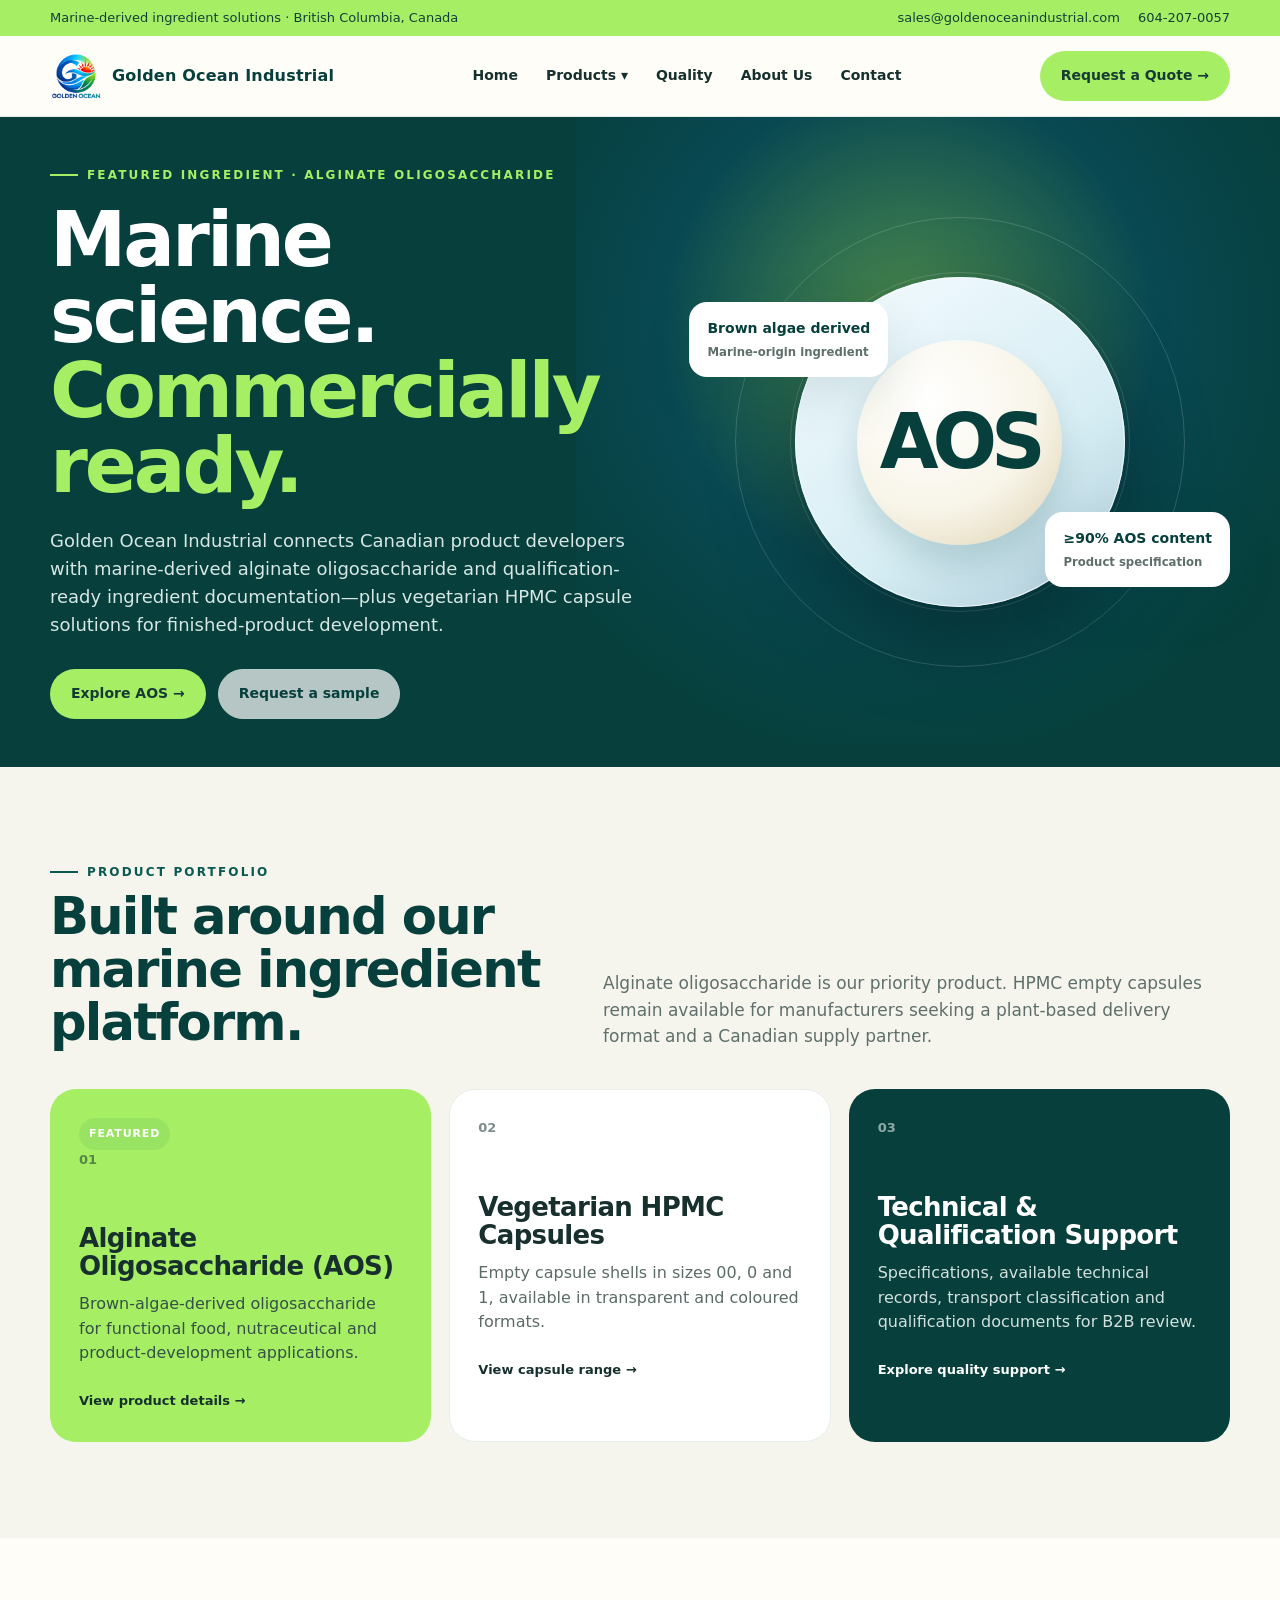
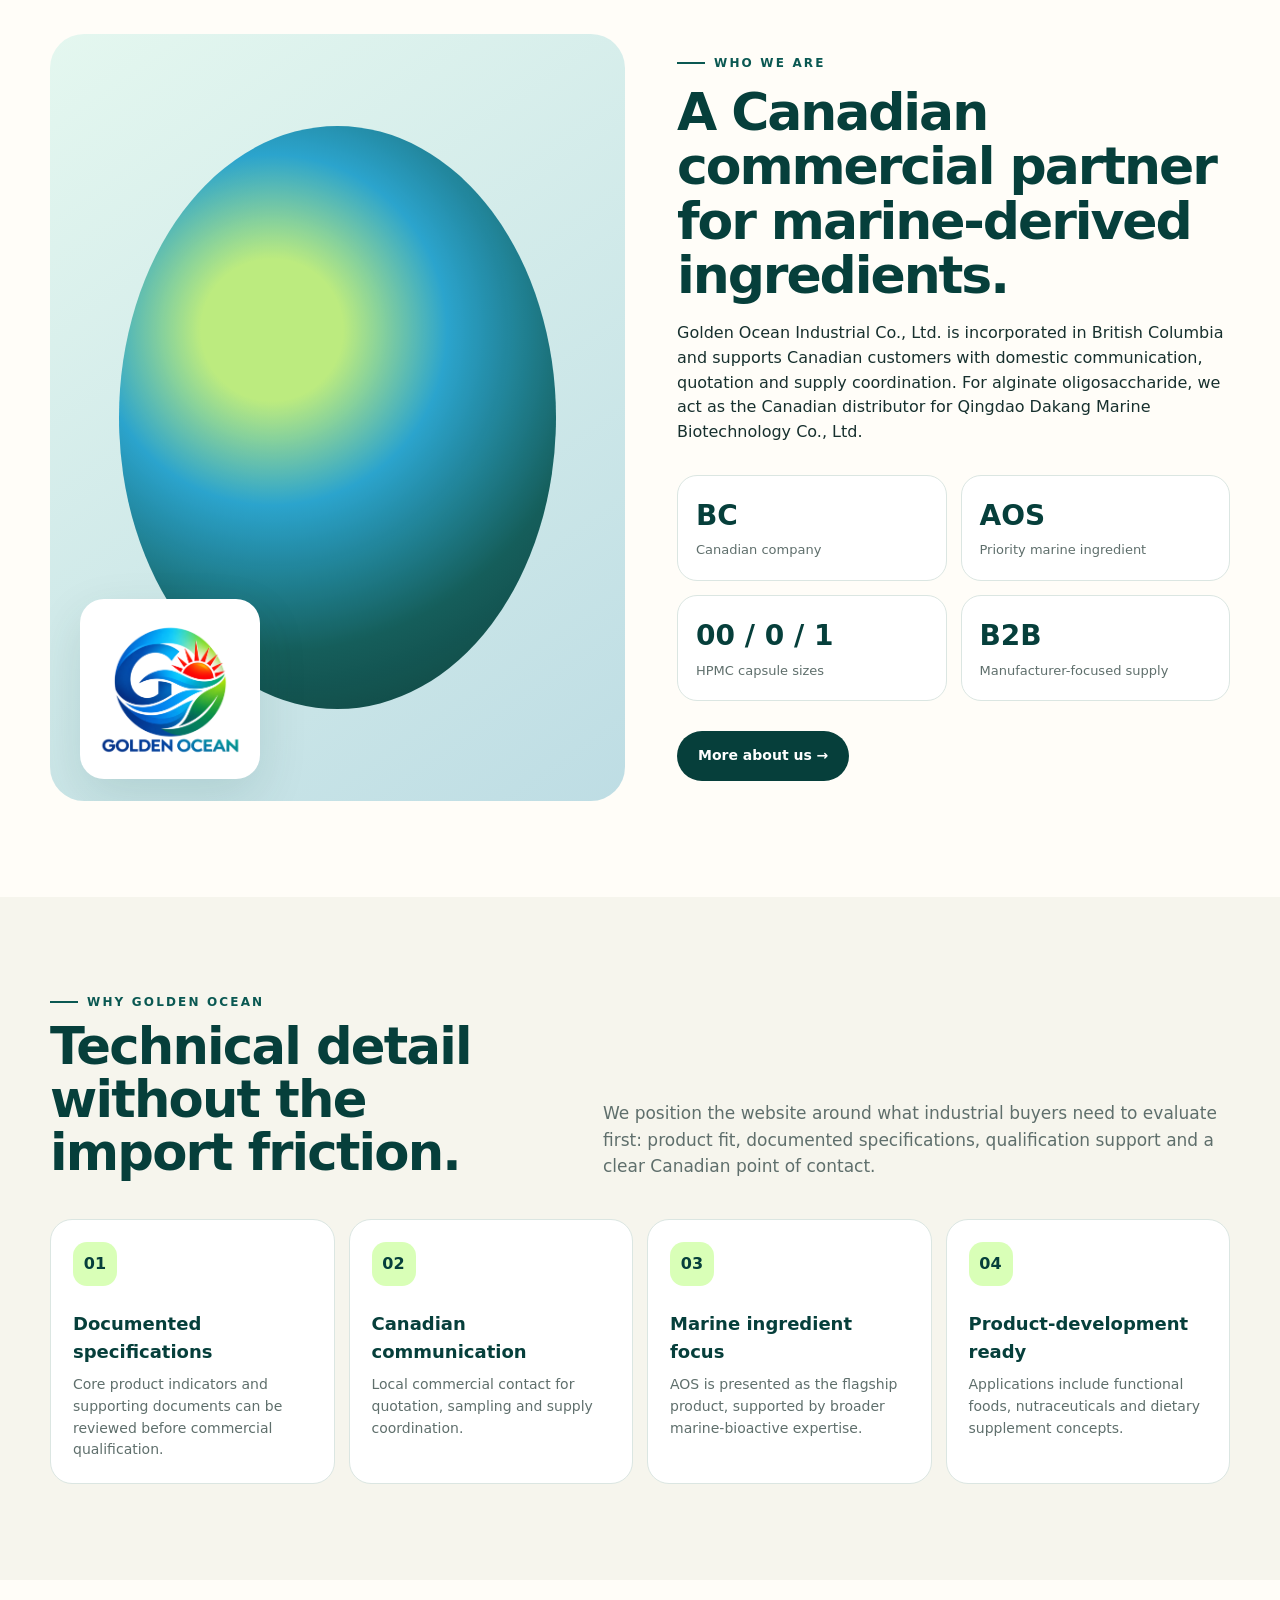
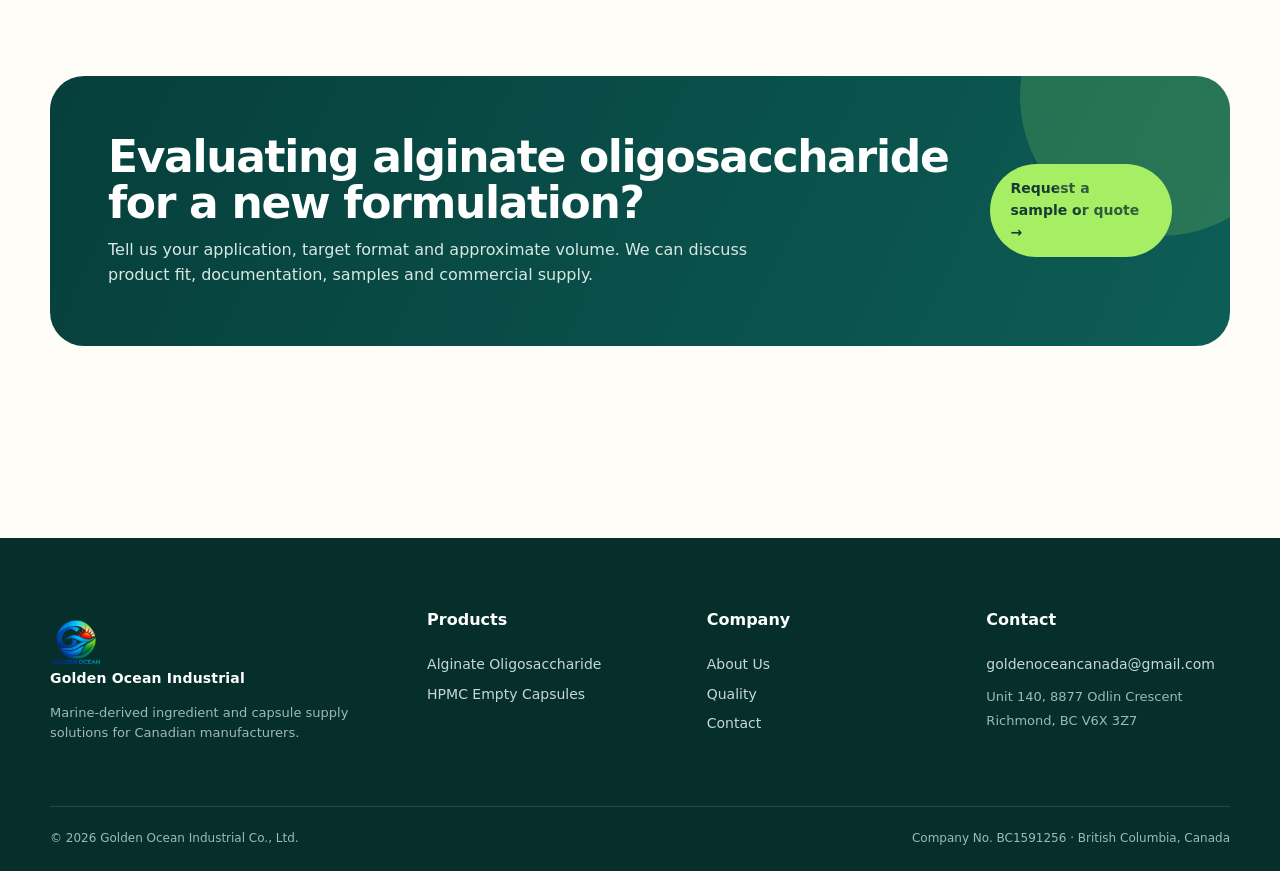
==== index.html @ 461197a2 "email" ====
<!doctype html>
<html lang="en">

<head>
    <meta charset="utf-8">
    <meta name="viewport" content="width=device-width,initial-scale=1">
    <title>Golden Ocean Industrial | Marine-Derived Ingredients & HPMC Capsules Canada</title>
    <meta name="description"
        content="Golden Ocean Industrial supplies marine-derived alginate oligosaccharide and vegetarian HPMC empty capsule shells to Canadian manufacturers.">
    <link rel="stylesheet" href="assets/css/styles.css">
    <link rel="icon" href="assets/img/golden-ocean-logo.png">
</head>

<body>
    <div class="topbar">
        <div class="container">
            <div>Marine-derived ingredient solutions · British Columbia, Canada</div>
            <div class="right"><span>sales@goldenoceanindustrial.com</span><span>604-207-0057</span></div>
        </div>
    </div>
    <nav class="nav">
        <div class="container"><a class="brand" href="index.html"><img src="assets/img/golden-ocean-logo.png"
                    alt="Golden Ocean logo"><span>Golden Ocean Industrial</span></a><button class="menu-toggle"
                aria-label="Menu">☰</button>
            <div class="navlinks"><a href="index.html">Home</a>
                <div class="drop"><a href="#products">Products ▾</a>
                    <div class="dropmenu"><a href="products/alginate-oligosaccharide.html"><strong>Alginate
                                Oligosaccharide</strong><br><small>Featured marine-derived ingredient</small></a><a
                            href="products/hpmc-capsules.html"><strong>HPMC Empty Capsules</strong><br><small>Vegetarian
                                capsule shells</small></a></div>
                </div><a href="quality.html">Quality</a><a href="about.html">About Us</a><a
                    href="contact.html">Contact</a>
            </div><a class="btn primary" href="contact.html">Request a Quote →</a>
        </div>
    </nav>
    <header class="hero">
        <div class="container">
            <div>
                <div class="eyebrow">Featured ingredient · Alginate oligosaccharide</div>
                <h1>Marine science.<br><span>Commercially ready.</span></h1>
                <p class="lead">Golden Ocean Industrial connects Canadian product developers with marine-derived
                    alginate oligosaccharide and qualification-ready ingredient documentation—plus vegetarian HPMC
                    capsule solutions for finished-product development.</p>
                <div class="actions"><a class="btn primary" href="products/alginate-oligosaccharide.html">Explore AOS
                        →</a><a class="btn outline" href="contact.html">Request a sample</a></div>
            </div>
            <div class="hero-art">
                <div class="orbit one"></div>
                <div class="orbit two"></div>
                <div class="orbit three"></div>
                <div class="product-disc"></div>
                <div class="floating-card a">Brown algae derived<small>Marine-origin ingredient</small></div>
                <div class="floating-card b">≥90% AOS content<small>Product specification</small></div>
            </div>
        </div>
    </header>
    <main>
        <section class="section alt" id="products">
            <div class="container">
                <div class="section-title">
                    <div>
                        <div class="eyebrow" style="color:var(--ink-2)">Product portfolio</div>
                        <h2>Built around our marine ingredient platform.</h2>
                    </div>
                    <p>Alginate oligosaccharide is our priority product. HPMC empty capsules remain available for
                        manufacturers seeking a plant-based delivery format and a Canadian supply partner.</p>
                </div>
                <div class="grid3">
                    <article class="card featured"><span class="pill">Featured</span>
                        <div class="num">01</div>
                        <h3>Alginate Oligosaccharide (AOS)</h3>
                        <p>Brown-algae-derived oligosaccharide for functional food, nutraceutical and
                            product-development applications.</p><a class="card-link"
                            href="products/alginate-oligosaccharide.html">View product details →</a>
                    </article>
                    <article class="card">
                        <div class="num">02</div>
                        <h3>Vegetarian HPMC Capsules</h3>
                        <p>Empty capsule shells in sizes 00, 0 and 1, available in transparent and coloured formats.</p>
                        <a class="card-link" href="products/hpmc-capsules.html">View capsule range →</a>
                    </article>
                    <article class="card dark">
                        <div class="num">03</div>
                        <h3>Technical & Qualification Support</h3>
                        <p>Specifications, available technical records, transport classification and qualification
                            documents for B2B review.</p><a class="card-link" href="quality.html">Explore quality
                            support →</a>
                    </article>
                </div>
            </div>
        </section>
        <section class="section">
            <div class="container">
                <div class="story">
                    <div class="story-visual"><img src="assets/img/golden-ocean-logo.png" alt="Golden Ocean Industrial">
                    </div>
                    <div class="story-copy">
                        <div class="eyebrow" style="color:var(--ink-2)">Who we are</div>
                        <h2>A Canadian commercial partner for marine-derived ingredients.</h2>
                        <p>Golden Ocean Industrial Co., Ltd. is incorporated in British Columbia and supports Canadian
                            customers with domestic communication, quotation and supply coordination. For alginate
                            oligosaccharide, we act as the Canadian distributor for Qingdao Dakang Marine Biotechnology
                            Co., Ltd.</p>
                        <div class="statrow">
                            <div class="stat"><strong>BC</strong><span>Canadian company</span></div>
                            <div class="stat"><strong>AOS</strong><span>Priority marine ingredient</span></div>
                            <div class="stat"><strong>00 / 0 / 1</strong><span>HPMC capsule sizes</span></div>
                            <div class="stat"><strong>B2B</strong><span>Manufacturer-focused supply</span></div>
                        </div>
                        <div class="actions"><a class="btn dark" href="about.html">More about us →</a></div>
                    </div>
                </div>
            </div>
        </section>
        <section class="section alt">
            <div class="container">
                <div class="section-title">
                    <div>
                        <div class="eyebrow" style="color:var(--ink-2)">Why Golden Ocean</div>
                        <h2>Technical detail without the import friction.</h2>
                    </div>
                    <p>We position the website around what industrial buyers need to evaluate first: product fit,
                        documented specifications, qualification support and a clear Canadian point of contact.</p>
                </div>
                <div class="feature-grid">
                    <div class="feature">
                        <div class="icon">01</div>
                        <h4>Documented specifications</h4>
                        <p>Core product indicators and supporting documents can be reviewed before commercial
                            qualification.</p>
                    </div>
                    <div class="feature">
                        <div class="icon">02</div>
                        <h4>Canadian communication</h4>
                        <p>Local commercial contact for quotation, sampling and supply coordination.</p>
                    </div>
                    <div class="feature">
                        <div class="icon">03</div>
                        <h4>Marine ingredient focus</h4>
                        <p>AOS is presented as the flagship product, supported by broader marine-bioactive expertise.
                        </p>
                    </div>
                    <div class="feature">
                        <div class="icon">04</div>
                        <h4>Product-development ready</h4>
                        <p>Applications include functional foods, nutraceuticals and dietary supplement concepts.</p>
                    </div>
                </div>
            </div>
        </section>
        <section class="section">
            <div class="container">
                <div class="cta">
                    <div>
                        <h2>Evaluating alginate oligosaccharide for a new formulation?</h2>
                        <p>Tell us your application, target format and approximate volume. We can discuss product fit,
                            documentation, samples and commercial supply.</p>
                    </div><a class="btn primary" href="contact.html">Request a sample or quote →</a>
                </div>
            </div>
        </section>
    </main>
    <footer class="footer">
        <div class="container">
            <div class="footer-grid">
                <div><a class="brand" href="index.html" style="color:white"><img src="assets/img/golden-ocean-logo.png"
                            alt="Golden Ocean logo"><span>Golden Ocean Industrial</span></a>
                    <p class="small">Marine-derived ingredient and capsule supply solutions for Canadian manufacturers.
                    </p>
                </div>
                <div>
                    <h4>Products</h4><a href="products/alginate-oligosaccharide.html">Alginate Oligosaccharide</a><a
                        href="products/hpmc-capsules.html">HPMC Empty Capsules</a>
                </div>
                <div>
                    <h4>Company</h4><a href="about.html">About Us</a><a href="quality.html">Quality</a><a
                        href="contact.html">Contact</a>
                </div>
                <div>
                    <h4>Contact</h4><a
                        href="mailto:sales@goldenoceanindustrial.com">goldenoceancanada@gmail.com</a><span
                        class="small">Unit 140, 8877 Odlin Crescent<br>Richmond, BC V6X 3Z7</span>
                </div>
            </div>
            <div class="footline"><span>© 2026 Golden Ocean Industrial Co., Ltd.</span><span>Company No. BC1591256 ·
                    British Columbia, Canada</span></div>
        </div>
    </footer>
    <script src="assets/js/main.js"></script>
</body>

</html>
---- assets/css/styles.css ----
:root{
  --ink:#063f3b;
  --ink-2:#0a5852;
  --lime:#a6ef65;
  --lime-2:#d9ffb7;
  --cream:#f6f5ed;
  --paper:#fffdf8;
  --muted:#5f6f6c;
  --line:#dbe6e2;
  --blue:#1378c8;
  --shadow:0 18px 50px rgba(6,63,59,.12);
  --radius:26px;
}
*{box-sizing:border-box}
html{scroll-behavior:smooth}
body{margin:0;font-family:Inter,ui-sans-serif,system-ui,-apple-system,BlinkMacSystemFont,"Segoe UI",Arial,sans-serif;background:var(--paper);color:#17302e;line-height:1.55}
a{color:inherit;text-decoration:none}
img{max-width:100%;display:block}
.container{width:min(1180px,calc(100% - 40px));margin:auto}
.topbar{background:var(--lime);font-size:13px;color:#143f39}
.topbar .container{display:flex;justify-content:space-between;gap:18px;padding:8px 0;align-items:center}
.topbar .right{display:flex;gap:18px;align-items:center}
.nav{position:sticky;top:0;z-index:30;background:rgba(255,253,248,.92);backdrop-filter:blur(16px);border-bottom:1px solid rgba(219,230,226,.7)}
.nav .container{height:80px;display:flex;align-items:center;justify-content:space-between;gap:24px}
.brand{display:flex;align-items:center;gap:10px;font-weight:800;color:var(--ink);letter-spacing:.2px}
.brand img{width:52px;height:52px;object-fit:contain}
.navlinks{display:flex;align-items:center;gap:28px;font-size:14px;font-weight:650}
.navlinks a:hover{color:var(--ink-2)}
.navlinks .drop{position:relative}
.navlinks .dropmenu{position:absolute;top:26px;left:-20px;width:290px;background:white;border:1px solid var(--line);border-radius:18px;padding:10px;box-shadow:var(--shadow);display:none}
.navlinks .drop:hover .dropmenu{display:block}
.dropmenu a{display:block;padding:12px 14px;border-radius:12px}
.dropmenu a:hover{background:#f2f8f4}
.btn{display:inline-flex;align-items:center;justify-content:center;gap:9px;border-radius:999px;padding:13px 20px;font-weight:800;font-size:14px;border:1px solid transparent;transition:.2s}
.btn.primary{background:var(--lime);color:#163b34}
.btn.primary:hover{transform:translateY(-2px);box-shadow:0 10px 28px rgba(166,239,101,.35)}
.btn.dark{background:var(--ink);color:white}
.btn.outline{border-color:#b8cdc8;background:rgba(255,255,255,.7);color:var(--ink)}
.hero{background:var(--ink);color:white;overflow:hidden;position:relative}
.hero:before{content:"";position:absolute;inset:-20% -10% auto 45%;height:760px;background:radial-gradient(circle at 40% 45%,rgba(166,239,101,.45),rgba(19,120,200,.16) 38%,transparent 68%)}
.hero .container{min-height:650px;display:grid;grid-template-columns:1.05fr .95fr;align-items:center;gap:42px;position:relative}
.eyebrow{font-size:12px;letter-spacing:.18em;text-transform:uppercase;font-weight:850;color:var(--lime);display:flex;align-items:center;gap:9px}
.eyebrow:before{content:"";width:28px;height:2px;background:currentColor}
h1{font-size:clamp(46px,6vw,78px);line-height:.98;margin:18px 0 24px;letter-spacing:-.04em}
.hero h1 span{color:var(--lime)}
.lead{font-size:18px;color:#d7e7e4;max-width:680px}
.actions{display:flex;gap:12px;flex-wrap:wrap;margin-top:30px}
.hero-art{position:relative;min-height:520px;display:flex;align-items:center;justify-content:center}
.orbit{position:absolute;border-radius:50%;border:1px solid rgba(255,255,255,.16)}
.orbit.one{width:450px;height:450px}.orbit.two{width:340px;height:340px}.orbit.three{width:230px;height:230px}
.product-disc{width:330px;height:330px;border-radius:50%;background:linear-gradient(145deg,#f5fbff,#d7eef4 60%,#accad8);box-shadow:0 30px 90px rgba(0,0,0,.33),inset 0 0 0 1px rgba(255,255,255,.75);display:flex;align-items:center;justify-content:center;position:relative;z-index:2}
.product-disc:after{content:"AOS";width:205px;height:205px;border-radius:50%;display:grid;place-items:center;background:radial-gradient(circle at 35% 30%,#fff,#f8f5e9 55%,#dccfae);color:var(--ink);font-size:76px;font-weight:900;letter-spacing:-.08em;box-shadow:0 18px 30px rgba(6,63,59,.15)}
.floating-card{position:absolute;background:white;color:var(--ink);padding:16px 18px;border-radius:18px;box-shadow:var(--shadow);font-weight:750;font-size:14px;z-index:3}
.floating-card.a{left:0;top:120px}.floating-card.b{right:0;bottom:115px}.floating-card small{display:block;color:var(--muted);font-weight:600;margin-top:3px}
.section{padding:96px 0}
.section.alt{background:var(--cream)}
.section-title{display:grid;grid-template-columns:.9fr 1.1fr;gap:40px;align-items:end;margin-bottom:40px}
.section-title h2{font-size:clamp(36px,4vw,56px);letter-spacing:-.035em;line-height:1.04;margin:8px 0 0;color:var(--ink)}
.section-title p{margin:0;color:var(--muted);font-size:17px;max-width:640px}
.grid3{display:grid;grid-template-columns:repeat(3,1fr);gap:18px}
.card{border-radius:var(--radius);padding:28px;background:white;border:1px solid #e6eeeb;min-height:285px;position:relative;overflow:hidden}
.card.featured{background:var(--lime);border-color:transparent}
.card.dark{background:var(--ink);color:white;border-color:transparent}
.card .num{font-size:13px;font-weight:900;opacity:.55}
.card h3{font-size:26px;line-height:1.08;margin:54px 0 12px;letter-spacing:-.025em}
.card p{color:#5b6b67;margin:0 0 22px}.card.dark p{color:#d3e1de}.card.featured p{color:#355047}
.card-link{display:inline-flex;gap:8px;align-items:center;font-size:13px;font-weight:850}
.pill{display:inline-flex;padding:7px 10px;border-radius:999px;background:#0a585214;color:white;font-size:11px;font-weight:900;text-transform:uppercase;letter-spacing:.08em}
.story{display:grid;grid-template-columns:1fr 1fr;gap:30px;align-items:stretch}
.story-visual{min-height:560px;border-radius:34px;background:linear-gradient(145deg,#e4f7ef,#bedde4);position:relative;overflow:hidden}
.story-visual:before{content:"";position:absolute;inset:12%;border-radius:50%;background:radial-gradient(circle at 35% 35%,#b7ee6f 0 15%,#1aa8d8 37%,#0b615d 68%,#083d39 100%);filter:saturate(.85)}
.story-visual img{position:absolute;width:180px;left:30px;bottom:22px;background:white;border-radius:24px;padding:16px;box-shadow:var(--shadow)}
.story-copy{padding:20px 0 20px 22px}
.story-copy h2{font-size:52px;line-height:1.05;letter-spacing:-.04em;color:var(--ink);margin:12px 0 18px}
.statrow{display:grid;grid-template-columns:repeat(2,1fr);gap:14px;margin-top:30px}
.stat{border:1px solid var(--line);border-radius:20px;padding:18px;background:#fff}
.stat strong{font-size:28px;color:var(--ink);display:block}.stat span{font-size:13px;color:var(--muted)}
.feature-grid{display:grid;grid-template-columns:repeat(4,1fr);gap:14px}
.feature{border:1px solid var(--line);border-radius:22px;padding:22px;background:white}
.icon{width:44px;height:44px;border-radius:14px;background:var(--lime-2);display:grid;place-items:center;color:var(--ink);font-weight:900;margin-bottom:24px}
.feature h4{font-size:18px;margin:0 0 8px;color:var(--ink)}.feature p{font-size:14px;color:var(--muted);margin:0}
.cta{background:linear-gradient(115deg,var(--ink),#0d5d56);color:white;border-radius:34px;padding:58px;display:flex;justify-content:space-between;align-items:center;gap:30px;overflow:hidden;position:relative}
.cta:after{content:"";position:absolute;width:280px;height:280px;border-radius:50%;background:var(--lime);opacity:.18;right:-70px;top:-120px}
.cta h2{font-size:44px;line-height:1.05;margin:0 0 12px;letter-spacing:-.03em}.cta p{color:#d8e8e5;margin:0;max-width:660px}
.footer{background:#062f2c;color:#d7e7e4;padding:70px 0 24px;margin-top:96px}
.footer-grid{display:grid;grid-template-columns:1.4fr repeat(3,1fr);gap:36px}.footer h4{color:white;margin-top:0}.footer a{display:block;margin:8px 0;color:#c6d8d5;font-size:14px}.footer .small{font-size:13px;color:#9fb9b5}.footline{border-top:1px solid rgba(255,255,255,.12);margin-top:50px;padding-top:22px;font-size:12px;color:#9fb9b5;display:flex;justify-content:space-between;gap:20px}
.page-hero{padding:110px 0 78px;background:linear-gradient(140deg,var(--ink),#0d5b55);color:white}.page-hero h1{font-size:64px;max-width:900px}.page-hero p{font-size:18px;max-width:760px;color:#d7e7e4}
.breadcrumb{font-size:13px;color:#b9d0cc;margin-bottom:24px}
.two-col{display:grid;grid-template-columns:1fr 1fr;gap:50px;align-items:start}.prose h2{font-size:40px;color:var(--ink);letter-spacing:-.03em}.prose h3{font-size:24px;color:var(--ink);margin-top:36px}.prose p,.prose li{color:#536662}.prose ul{padding-left:20px}
.spec-table{width:100%;border-collapse:separate;border-spacing:0;border:1px solid var(--line);border-radius:20px;overflow:hidden;background:white}.spec-table th,.spec-table td{padding:14px 16px;border-bottom:1px solid var(--line);text-align:left}.spec-table th{background:#eef6f2;color:var(--ink);font-size:13px}.spec-table tr:last-child td{border-bottom:0}
.notice{padding:18px 20px;border-radius:18px;background:#fff7db;border:1px solid #ead9a3;color:#664f00;font-size:14px}
.downloads{display:grid;grid-template-columns:repeat(3,1fr);gap:16px}.download{border:1px solid var(--line);border-radius:18px;padding:20px;background:white}.download strong{display:block;color:var(--ink);margin-bottom:6px}.download span{font-size:13px;color:var(--muted)}
.formgrid{display:grid;grid-template-columns:1fr 1fr;gap:16px}.field{display:flex;flex-direction:column;gap:7px}.field.full{grid-column:1/-1}.field label{font-size:13px;font-weight:750;color:var(--ink)}input,select,textarea{width:100%;padding:13px 14px;border:1px solid #cfe0dc;border-radius:12px;font:inherit;background:white}textarea{min-height:140px;resize:vertical}
.menu-toggle{display:none;background:none;border:0;font-size:28px;color:var(--ink)}
@media(max-width:900px){.navlinks{display:none;position:absolute;top:80px;left:0;right:0;background:white;padding:20px;flex-direction:column;align-items:flex-start;border-bottom:1px solid var(--line)}.navlinks.open{display:flex}.menu-toggle{display:block}.nav .btn.primary{display:none}.hero .container,.section-title,.story,.two-col{grid-template-columns:1fr}.hero .container{padding:70px 0}.hero-art{min-height:430px}.grid3,.feature-grid,.downloads{grid-template-columns:1fr 1fr}.story-copy{padding-left:0}.footer-grid{grid-template-columns:1fr 1fr}.cta{padding:38px;align-items:flex-start;flex-direction:column}.page-hero h1{font-size:48px}}
@media(max-width:620px){.container{width:min(100% - 24px,1180px)}.topbar .right{display:none}.grid3,.feature-grid,.downloads,.formgrid,.statrow,.footer-grid{grid-template-columns:1fr}.hero-art{min-height:370px}.product-disc{width:260px;height:260px}.product-disc:after{width:165px;height:165px;font-size:58px}.orbit.one{width:340px;height:340px}.orbit.two{width:270px;height:270px}.orbit.three{width:190px;height:190px}.floating-card{display:none}.section{padding:72px 0}.story-copy h2,.section-title h2{font-size:40px}.cta h2{font-size:36px}.footline{flex-direction:column}}
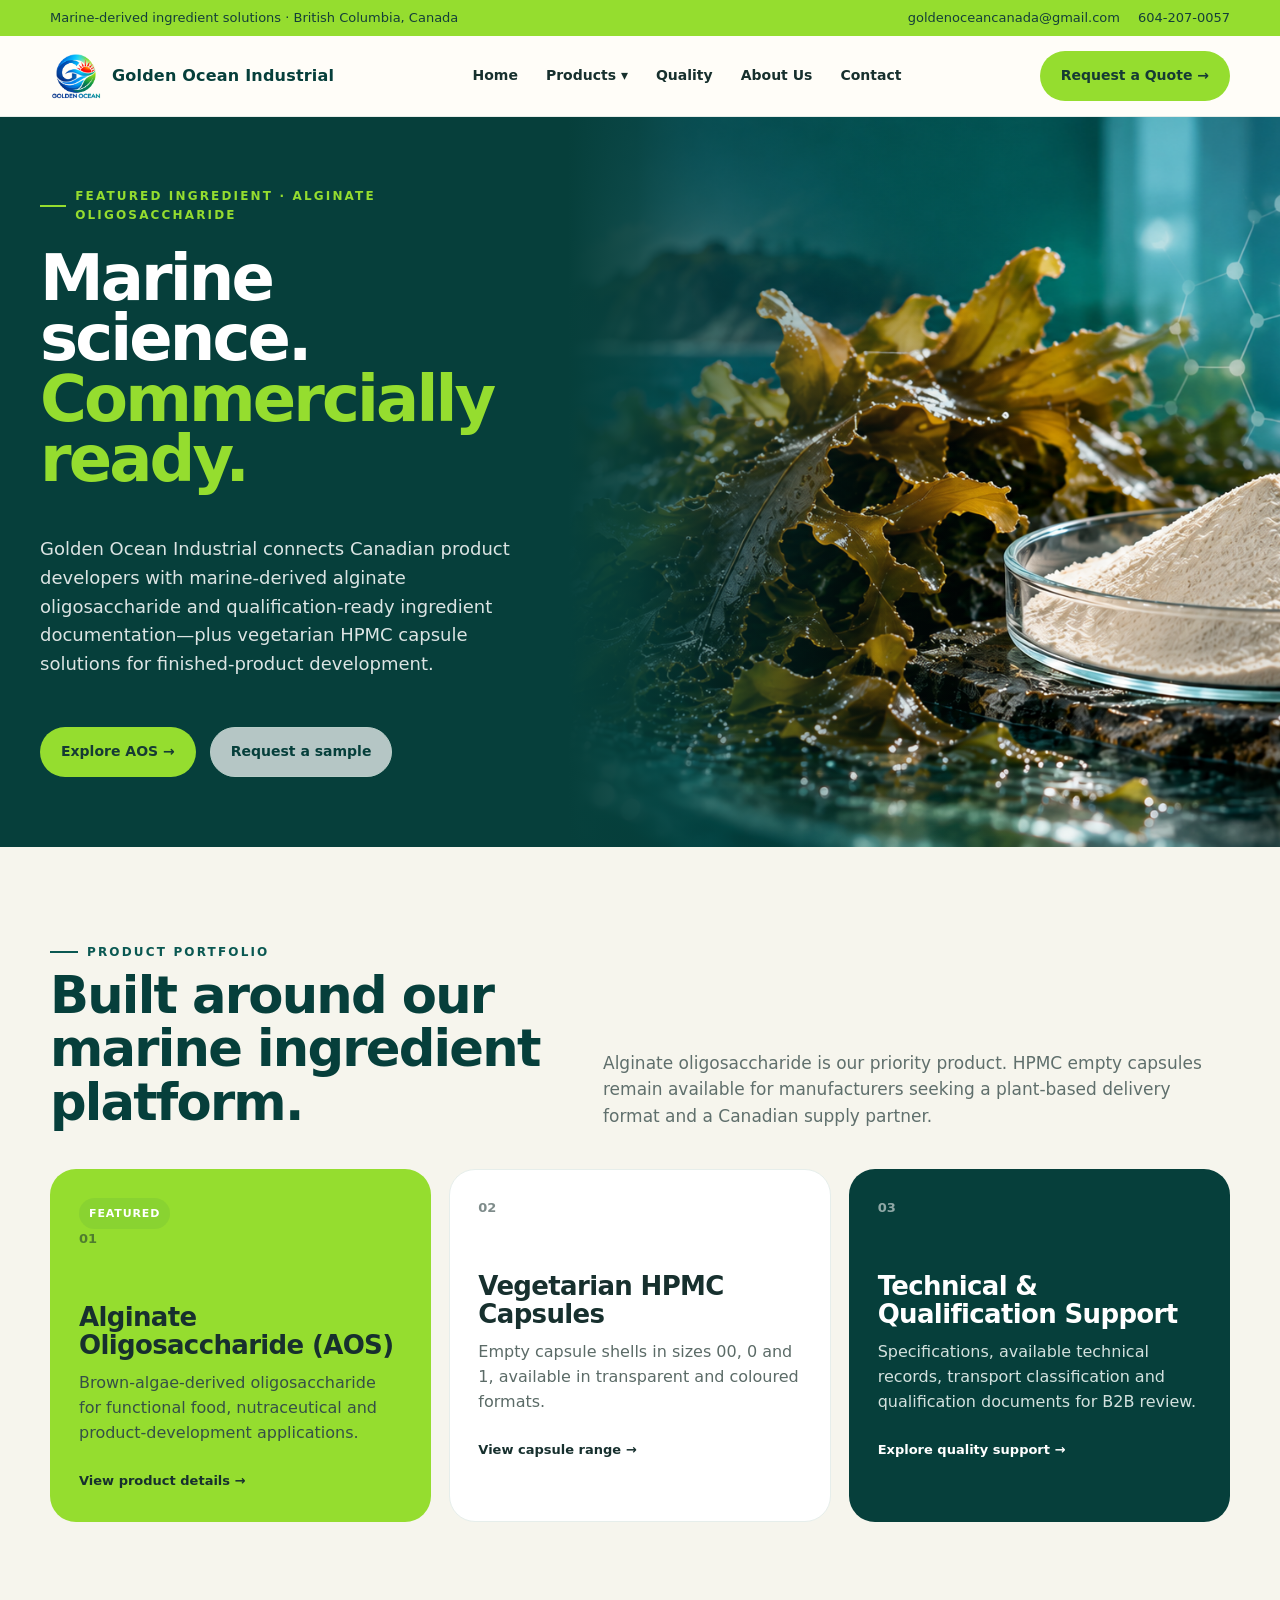
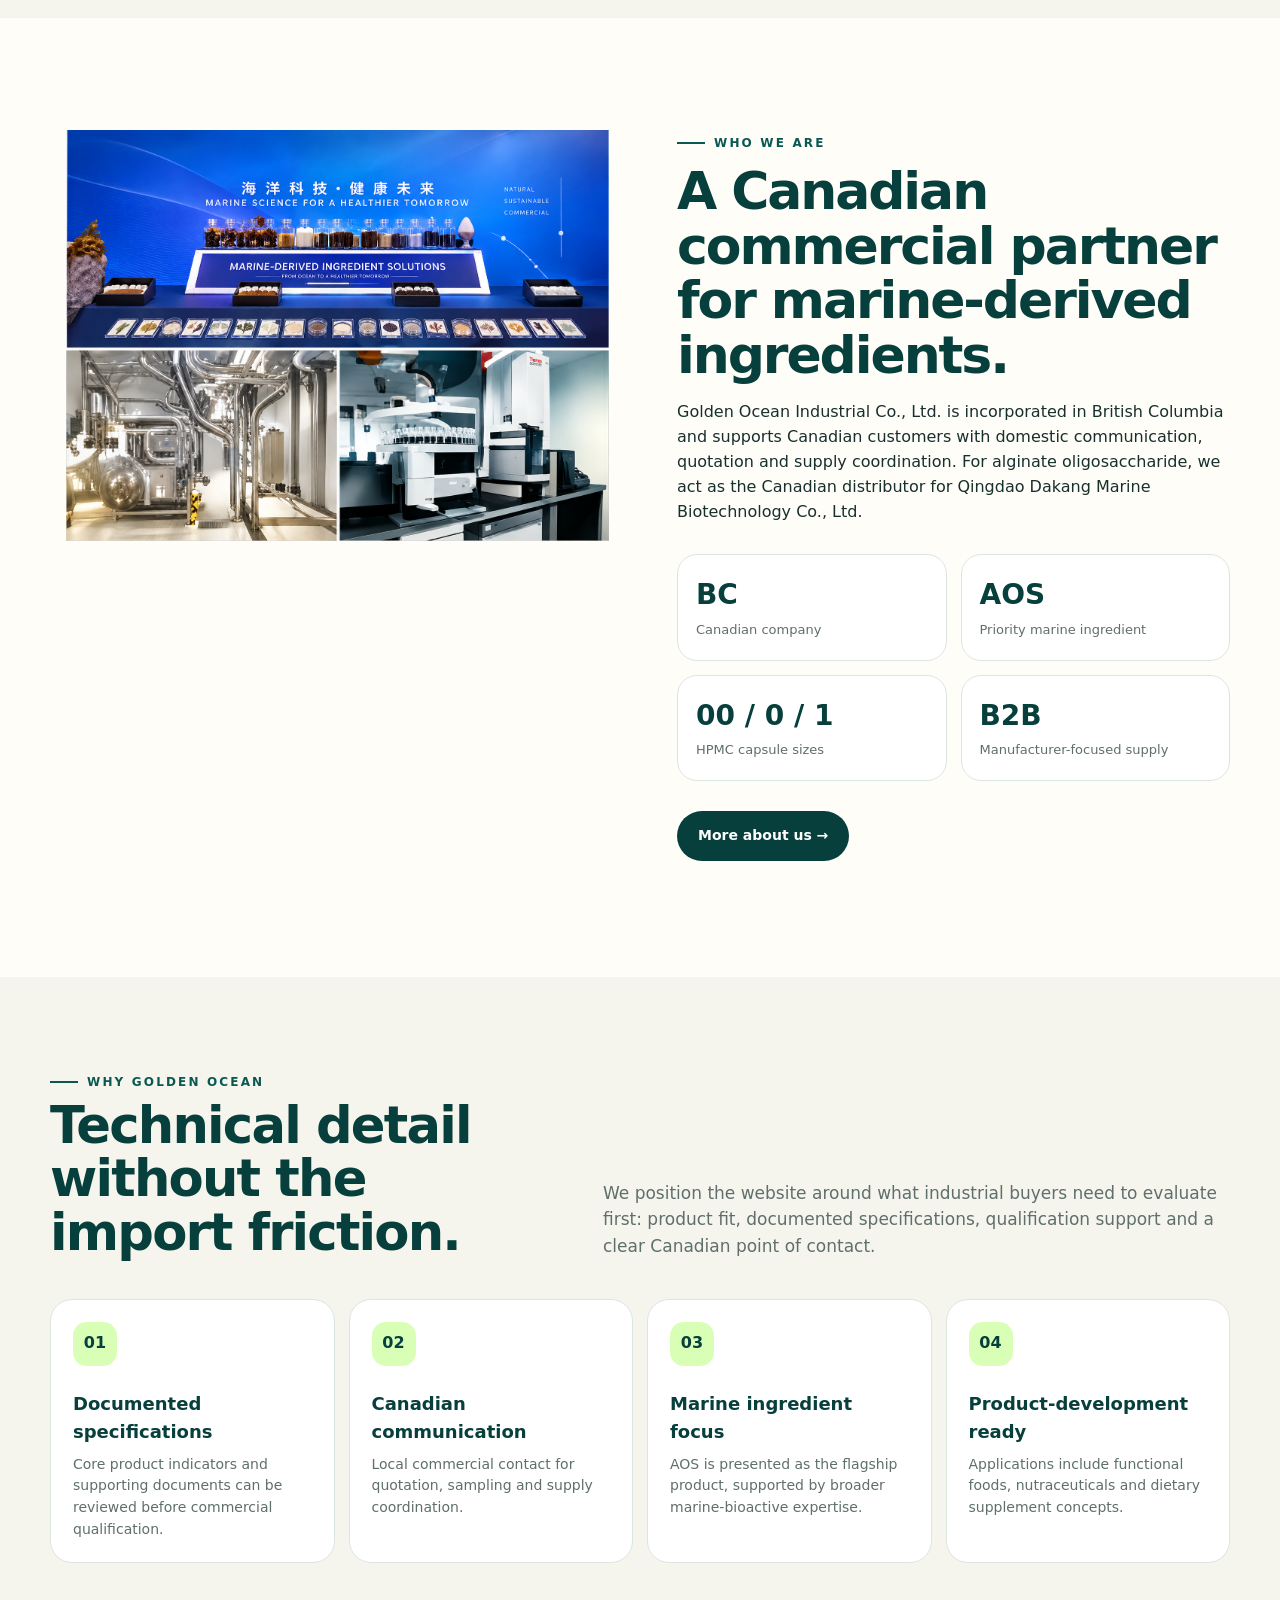
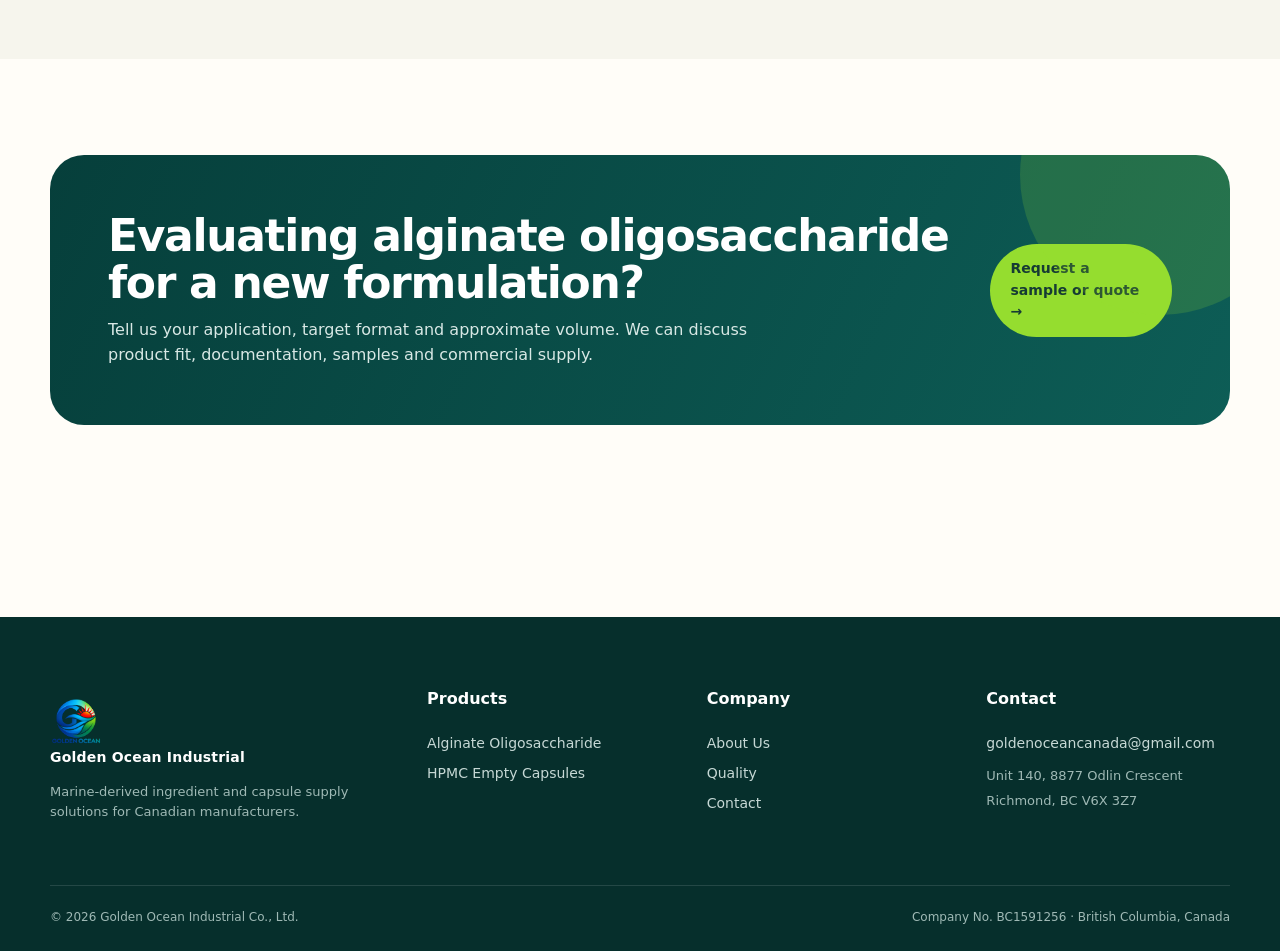
==== commit 60322491: "change" ====
--- a/index.html
+++ b/index.html
@@ -15,7 +15,7 @@
     <div class="topbar">
         <div class="container">
             <div>Marine-derived ingredient solutions · British Columbia, Canada</div>
-            <div class="right"><span>sales@goldenoceanindustrial.com</span><span>604-207-0057</span></div>
+            <div class="right"><span>goldenoceancanada@gmail.com</span><span>604-207-0057</span></div>
         </div>
     </div>
     <nav class="nav">
@@ -33,7 +33,11 @@
             </div><a class="btn primary" href="contact.html">Request a Quote →</a>
         </div>
     </nav>
-    <header class="hero">
+
+
+
+<!--hero page-->
+    <!-- <header class="hero">
         <div class="container">
             <div>
                 <div class="eyebrow">Featured ingredient · Alginate oligosaccharide</div>
@@ -53,7 +57,55 @@
                 <div class="floating-card b">≥90% AOS content<small>Product specification</small></div>
             </div>
         </div>
-    </header>
+    </header> -->
+
+<!-- hero page -->
+<header class="hero">
+    <div class="container hero-container">
+
+        <div class="hero-content">
+
+            <div class="eyebrow">
+                Featured ingredient · Alginate oligosaccharide
+            </div>
+
+            <h1>
+                Marine science.<br>
+                <span>Commercially ready.</span>
+            </h1>
+
+            <p class="lead">
+                Golden Ocean Industrial connects Canadian product developers with
+                marine-derived alginate oligosaccharide and qualification-ready
+                ingredient documentation—plus vegetarian HPMC capsule solutions
+                for finished-product development.
+            </p>
+
+            <div class="actions">
+                <a class="btn primary"
+                   href="products/alginate-oligosaccharide.html">
+                    Explore AOS →
+                </a>
+
+                <a class="btn outline"
+                   href="contact.html">
+                    Request a sample
+                </a>
+            </div>
+
+        </div>
+
+        <div class="hero-image">
+            <img
+                src="assets\img\heroPageImg.png"
+                alt="Alginate oligosaccharide derived from brown algae">
+        </div>
+
+    </div>
+</header>
+
+
+
     <main>
         <section class="section alt" id="products">
             <div class="container">
@@ -92,7 +144,7 @@
         <section class="section">
             <div class="container">
                 <div class="story">
-                    <div class="story-visual"><img src="assets/img/golden-ocean-logo.png" alt="Golden Ocean Industrial">
+                    <div class="story-visual"><img src="assets\img\introduce.png" alt="Golden Ocean Industrial">
                     </div>
                     <div class="story-copy">
                         <div class="eyebrow" style="color:var(--ink-2)">Who we are</div>
--- a/assets/css/styles.css
+++ b/assets/css/styles.css
@@ -1,96 +1,892 @@
-:root{
-  --ink:#063f3b;
-  --ink-2:#0a5852;
-  --lime:#a6ef65;
-  --lime-2:#d9ffb7;
-  --cream:#f6f5ed;
-  --paper:#fffdf8;
-  --muted:#5f6f6c;
-  --line:#dbe6e2;
-  --blue:#1378c8;
-  --shadow:0 18px 50px rgba(6,63,59,.12);
-  --radius:26px;
-}
-*{box-sizing:border-box}
-html{scroll-behavior:smooth}
-body{margin:0;font-family:Inter,ui-sans-serif,system-ui,-apple-system,BlinkMacSystemFont,"Segoe UI",Arial,sans-serif;background:var(--paper);color:#17302e;line-height:1.55}
-a{color:inherit;text-decoration:none}
-img{max-width:100%;display:block}
-.container{width:min(1180px,calc(100% - 40px));margin:auto}
-.topbar{background:var(--lime);font-size:13px;color:#143f39}
-.topbar .container{display:flex;justify-content:space-between;gap:18px;padding:8px 0;align-items:center}
-.topbar .right{display:flex;gap:18px;align-items:center}
-.nav{position:sticky;top:0;z-index:30;background:rgba(255,253,248,.92);backdrop-filter:blur(16px);border-bottom:1px solid rgba(219,230,226,.7)}
-.nav .container{height:80px;display:flex;align-items:center;justify-content:space-between;gap:24px}
-.brand{display:flex;align-items:center;gap:10px;font-weight:800;color:var(--ink);letter-spacing:.2px}
-.brand img{width:52px;height:52px;object-fit:contain}
-.navlinks{display:flex;align-items:center;gap:28px;font-size:14px;font-weight:650}
-.navlinks a:hover{color:var(--ink-2)}
-.navlinks .drop{position:relative}
-.navlinks .dropmenu{position:absolute;top:26px;left:-20px;width:290px;background:white;border:1px solid var(--line);border-radius:18px;padding:10px;box-shadow:var(--shadow);display:none}
-.navlinks .drop:hover .dropmenu{display:block}
-.dropmenu a{display:block;padding:12px 14px;border-radius:12px}
-.dropmenu a:hover{background:#f2f8f4}
-.btn{display:inline-flex;align-items:center;justify-content:center;gap:9px;border-radius:999px;padding:13px 20px;font-weight:800;font-size:14px;border:1px solid transparent;transition:.2s}
-.btn.primary{background:var(--lime);color:#163b34}
-.btn.primary:hover{transform:translateY(-2px);box-shadow:0 10px 28px rgba(166,239,101,.35)}
-.btn.dark{background:var(--ink);color:white}
-.btn.outline{border-color:#b8cdc8;background:rgba(255,255,255,.7);color:var(--ink)}
-.hero{background:var(--ink);color:white;overflow:hidden;position:relative}
-.hero:before{content:"";position:absolute;inset:-20% -10% auto 45%;height:760px;background:radial-gradient(circle at 40% 45%,rgba(166,239,101,.45),rgba(19,120,200,.16) 38%,transparent 68%)}
-.hero .container{min-height:650px;display:grid;grid-template-columns:1.05fr .95fr;align-items:center;gap:42px;position:relative}
-.eyebrow{font-size:12px;letter-spacing:.18em;text-transform:uppercase;font-weight:850;color:var(--lime);display:flex;align-items:center;gap:9px}
-.eyebrow:before{content:"";width:28px;height:2px;background:currentColor}
-h1{font-size:clamp(46px,6vw,78px);line-height:.98;margin:18px 0 24px;letter-spacing:-.04em}
-.hero h1 span{color:var(--lime)}
-.lead{font-size:18px;color:#d7e7e4;max-width:680px}
-.actions{display:flex;gap:12px;flex-wrap:wrap;margin-top:30px}
-.hero-art{position:relative;min-height:520px;display:flex;align-items:center;justify-content:center}
-.orbit{position:absolute;border-radius:50%;border:1px solid rgba(255,255,255,.16)}
-.orbit.one{width:450px;height:450px}.orbit.two{width:340px;height:340px}.orbit.three{width:230px;height:230px}
-.product-disc{width:330px;height:330px;border-radius:50%;background:linear-gradient(145deg,#f5fbff,#d7eef4 60%,#accad8);box-shadow:0 30px 90px rgba(0,0,0,.33),inset 0 0 0 1px rgba(255,255,255,.75);display:flex;align-items:center;justify-content:center;position:relative;z-index:2}
-.product-disc:after{content:"AOS";width:205px;height:205px;border-radius:50%;display:grid;place-items:center;background:radial-gradient(circle at 35% 30%,#fff,#f8f5e9 55%,#dccfae);color:var(--ink);font-size:76px;font-weight:900;letter-spacing:-.08em;box-shadow:0 18px 30px rgba(6,63,59,.15)}
-.floating-card{position:absolute;background:white;color:var(--ink);padding:16px 18px;border-radius:18px;box-shadow:var(--shadow);font-weight:750;font-size:14px;z-index:3}
-.floating-card.a{left:0;top:120px}.floating-card.b{right:0;bottom:115px}.floating-card small{display:block;color:var(--muted);font-weight:600;margin-top:3px}
-.section{padding:96px 0}
-.section.alt{background:var(--cream)}
-.section-title{display:grid;grid-template-columns:.9fr 1.1fr;gap:40px;align-items:end;margin-bottom:40px}
-.section-title h2{font-size:clamp(36px,4vw,56px);letter-spacing:-.035em;line-height:1.04;margin:8px 0 0;color:var(--ink)}
-.section-title p{margin:0;color:var(--muted);font-size:17px;max-width:640px}
-.grid3{display:grid;grid-template-columns:repeat(3,1fr);gap:18px}
-.card{border-radius:var(--radius);padding:28px;background:white;border:1px solid #e6eeeb;min-height:285px;position:relative;overflow:hidden}
-.card.featured{background:var(--lime);border-color:transparent}
-.card.dark{background:var(--ink);color:white;border-color:transparent}
-.card .num{font-size:13px;font-weight:900;opacity:.55}
-.card h3{font-size:26px;line-height:1.08;margin:54px 0 12px;letter-spacing:-.025em}
-.card p{color:#5b6b67;margin:0 0 22px}.card.dark p{color:#d3e1de}.card.featured p{color:#355047}
-.card-link{display:inline-flex;gap:8px;align-items:center;font-size:13px;font-weight:850}
-.pill{display:inline-flex;padding:7px 10px;border-radius:999px;background:#0a585214;color:white;font-size:11px;font-weight:900;text-transform:uppercase;letter-spacing:.08em}
-.story{display:grid;grid-template-columns:1fr 1fr;gap:30px;align-items:stretch}
-.story-visual{min-height:560px;border-radius:34px;background:linear-gradient(145deg,#e4f7ef,#bedde4);position:relative;overflow:hidden}
-.story-visual:before{content:"";position:absolute;inset:12%;border-radius:50%;background:radial-gradient(circle at 35% 35%,#b7ee6f 0 15%,#1aa8d8 37%,#0b615d 68%,#083d39 100%);filter:saturate(.85)}
-.story-visual img{position:absolute;width:180px;left:30px;bottom:22px;background:white;border-radius:24px;padding:16px;box-shadow:var(--shadow)}
-.story-copy{padding:20px 0 20px 22px}
-.story-copy h2{font-size:52px;line-height:1.05;letter-spacing:-.04em;color:var(--ink);margin:12px 0 18px}
-.statrow{display:grid;grid-template-columns:repeat(2,1fr);gap:14px;margin-top:30px}
-.stat{border:1px solid var(--line);border-radius:20px;padding:18px;background:#fff}
-.stat strong{font-size:28px;color:var(--ink);display:block}.stat span{font-size:13px;color:var(--muted)}
-.feature-grid{display:grid;grid-template-columns:repeat(4,1fr);gap:14px}
-.feature{border:1px solid var(--line);border-radius:22px;padding:22px;background:white}
-.icon{width:44px;height:44px;border-radius:14px;background:var(--lime-2);display:grid;place-items:center;color:var(--ink);font-weight:900;margin-bottom:24px}
-.feature h4{font-size:18px;margin:0 0 8px;color:var(--ink)}.feature p{font-size:14px;color:var(--muted);margin:0}
-.cta{background:linear-gradient(115deg,var(--ink),#0d5d56);color:white;border-radius:34px;padding:58px;display:flex;justify-content:space-between;align-items:center;gap:30px;overflow:hidden;position:relative}
-.cta:after{content:"";position:absolute;width:280px;height:280px;border-radius:50%;background:var(--lime);opacity:.18;right:-70px;top:-120px}
-.cta h2{font-size:44px;line-height:1.05;margin:0 0 12px;letter-spacing:-.03em}.cta p{color:#d8e8e5;margin:0;max-width:660px}
-.footer{background:#062f2c;color:#d7e7e4;padding:70px 0 24px;margin-top:96px}
-.footer-grid{display:grid;grid-template-columns:1.4fr repeat(3,1fr);gap:36px}.footer h4{color:white;margin-top:0}.footer a{display:block;margin:8px 0;color:#c6d8d5;font-size:14px}.footer .small{font-size:13px;color:#9fb9b5}.footline{border-top:1px solid rgba(255,255,255,.12);margin-top:50px;padding-top:22px;font-size:12px;color:#9fb9b5;display:flex;justify-content:space-between;gap:20px}
-.page-hero{padding:110px 0 78px;background:linear-gradient(140deg,var(--ink),#0d5b55);color:white}.page-hero h1{font-size:64px;max-width:900px}.page-hero p{font-size:18px;max-width:760px;color:#d7e7e4}
-.breadcrumb{font-size:13px;color:#b9d0cc;margin-bottom:24px}
-.two-col{display:grid;grid-template-columns:1fr 1fr;gap:50px;align-items:start}.prose h2{font-size:40px;color:var(--ink);letter-spacing:-.03em}.prose h3{font-size:24px;color:var(--ink);margin-top:36px}.prose p,.prose li{color:#536662}.prose ul{padding-left:20px}
-.spec-table{width:100%;border-collapse:separate;border-spacing:0;border:1px solid var(--line);border-radius:20px;overflow:hidden;background:white}.spec-table th,.spec-table td{padding:14px 16px;border-bottom:1px solid var(--line);text-align:left}.spec-table th{background:#eef6f2;color:var(--ink);font-size:13px}.spec-table tr:last-child td{border-bottom:0}
-.notice{padding:18px 20px;border-radius:18px;background:#fff7db;border:1px solid #ead9a3;color:#664f00;font-size:14px}
-.downloads{display:grid;grid-template-columns:repeat(3,1fr);gap:16px}.download{border:1px solid var(--line);border-radius:18px;padding:20px;background:white}.download strong{display:block;color:var(--ink);margin-bottom:6px}.download span{font-size:13px;color:var(--muted)}
-.formgrid{display:grid;grid-template-columns:1fr 1fr;gap:16px}.field{display:flex;flex-direction:column;gap:7px}.field.full{grid-column:1/-1}.field label{font-size:13px;font-weight:750;color:var(--ink)}input,select,textarea{width:100%;padding:13px 14px;border:1px solid #cfe0dc;border-radius:12px;font:inherit;background:white}textarea{min-height:140px;resize:vertical}
-.menu-toggle{display:none;background:none;border:0;font-size:28px;color:var(--ink)}
-@media(max-width:900px){.navlinks{display:none;position:absolute;top:80px;left:0;right:0;background:white;padding:20px;flex-direction:column;align-items:flex-start;border-bottom:1px solid var(--line)}.navlinks.open{display:flex}.menu-toggle{display:block}.nav .btn.primary{display:none}.hero .container,.section-title,.story,.two-col{grid-template-columns:1fr}.hero .container{padding:70px 0}.hero-art{min-height:430px}.grid3,.feature-grid,.downloads{grid-template-columns:1fr 1fr}.story-copy{padding-left:0}.footer-grid{grid-template-columns:1fr 1fr}.cta{padding:38px;align-items:flex-start;flex-direction:column}.page-hero h1{font-size:48px}}
-@media(max-width:620px){.container{width:min(100% - 24px,1180px)}.topbar .right{display:none}.grid3,.feature-grid,.downloads,.formgrid,.statrow,.footer-grid{grid-template-columns:1fr}.hero-art{min-height:370px}.product-disc{width:260px;height:260px}.product-disc:after{width:165px;height:165px;font-size:58px}.orbit.one{width:340px;height:340px}.orbit.two{width:270px;height:270px}.orbit.three{width:190px;height:190px}.floating-card{display:none}.section{padding:72px 0}.story-copy h2,.section-title h2{font-size:40px}.cta h2{font-size:36px}.footline{flex-direction:column}}
+:root {
+  --ink: #063f3b;
+  --ink-2: #0a5852;
+  --lime: #95dd2f;
+  --lime-2: #d9ffb7;
+  --cream: #f6f5ed;
+  --paper: #fffdf8;
+  --muted: #5f6f6c;
+  --line: #dbe6e2;
+  --blue: #1378c8;
+  --shadow: 0 18px 50px rgba(6, 63, 59, .12);
+  --radius: 26px;
+}
+
+* {
+  box-sizing: border-box
+}
+
+html {
+  scroll-behavior: smooth
+}
+
+body {
+  margin: 0;
+  font-family: Inter, ui-sans-serif, system-ui, -apple-system, BlinkMacSystemFont, "Segoe UI", Arial, sans-serif;
+  background: var(--paper);
+  color: #17302e;
+  line-height: 1.55
+}
+
+a {
+  color: inherit;
+  text-decoration: none
+}
+
+img {
+  max-width: 100%;
+  display: block
+}
+
+.container {
+  width: min(1180px, calc(100% - 40px));
+  margin: auto
+}
+
+.topbar {
+  background: var(--lime);
+  font-size: 13px;
+  color: #143f39
+}
+
+.topbar .container {
+  display: flex;
+  justify-content: space-between;
+  gap: 18px;
+  padding: 8px 0;
+  align-items: center
+}
+
+.topbar .right {
+  display: flex;
+  gap: 18px;
+  align-items: center
+}
+
+.nav {
+  position: sticky;
+  top: 0;
+  z-index: 30;
+  background: rgba(255, 253, 248, .92);
+  backdrop-filter: blur(16px);
+  border-bottom: 1px solid rgba(219, 230, 226, .7)
+}
+
+.nav .container {
+  height: 80px;
+  display: flex;
+  align-items: center;
+  justify-content: space-between;
+  gap: 24px
+}
+
+.brand {
+  display: flex;
+  align-items: center;
+  gap: 10px;
+  font-weight: 800;
+  color: var(--ink);
+  letter-spacing: .2px
+}
+
+.brand img {
+  width: 52px;
+  height: 52px;
+  object-fit: contain
+}
+
+.navlinks {
+  display: flex;
+  align-items: center;
+  gap: 28px;
+  font-size: 14px;
+  font-weight: 650
+}
+
+.navlinks a:hover {
+  color: var(--ink-2)
+}
+
+.navlinks .drop {
+  position: relative
+}
+
+.navlinks .dropmenu {
+  position: absolute;
+  top: 26px;
+  left: -20px;
+  width: 290px;
+  background: white;
+  border: 1px solid var(--line);
+  border-radius: 18px;
+  padding: 10px;
+  box-shadow: var(--shadow);
+  display: none
+}
+
+.navlinks .drop:hover .dropmenu {
+  display: block
+}
+
+.dropmenu a {
+  display: block;
+  padding: 12px 14px;
+  border-radius: 12px
+}
+
+.dropmenu a:hover {
+  background: #f2f8f4
+}
+
+.btn {
+  display: inline-flex;
+  align-items: center;
+  justify-content: center;
+  gap: 9px;
+  border-radius: 999px;
+  padding: 13px 20px;
+  font-weight: 800;
+  font-size: 14px;
+  border: 1px solid transparent;
+  transition: .2s
+}
+
+.btn.primary {
+  background: var(--lime);
+  color: #163b34
+}
+
+.btn.primary:hover {
+  transform: translateY(-2px);
+  box-shadow: 0 10px 28px rgba(166, 239, 101, .35)
+}
+
+.btn.dark {
+  background: var(--ink);
+  color: white
+}
+
+.btn.outline {
+  border-color: #b8cdc8;
+  background: rgba(255, 255, 255, .7);
+  color: var(--ink)
+}
+
+.hero {
+  position: relative;
+  background: var(--ink);
+  color: white;
+  overflow: hidden
+}
+
+.hero .container.hero-container {
+  width: min(1440px, calc(100% - 80px));
+  max-width: none;
+  min-height: 680px;
+  display: grid;
+  grid-template-columns: 44% 56%;
+  gap: 0;
+  align-items: stretch;
+  position: relative
+}
+
+.eyebrow {
+  font-size: 12px;
+  letter-spacing: .18em;
+  text-transform: uppercase;
+  font-weight: 850;
+  color: var(--lime);
+  display: flex;
+  align-items: center;
+  gap: 9px
+}
+
+.eyebrow:before {
+  content: "";
+  width: 28px;
+  height: 2px;
+  background: currentColor
+}
+
+h1 {
+  font-size: clamp(46px, 6vw, 78px);
+  line-height: .98;
+  margin: 18px 0 24px;
+  letter-spacing: -.04em
+}
+
+.hero-content {
+  position: relative;
+  z-index: 3;
+  display: flex;
+  flex-direction: column;
+  justify-content: center;
+  padding: 70px 55px 70px 0
+}
+
+.hero .eyebrow {
+  margin-bottom: 24px
+}
+
+.hero h1 {
+  margin: 0 0 28px;
+  font-size: clamp(58px, 5vw, 88px);
+  font-weight: 850;
+  line-height: .94;
+  letter-spacing: -.045em;
+  color: white
+}
+
+.hero h1 span {
+  color: var(--lime)
+}
+
+.lead {
+  font-size: 18px;
+  color: #d7e7e4;
+  max-width: 680px
+}
+
+.hero .lead {
+  max-width: 620px;
+  line-height: 1.6;
+  color: rgba(255, 255, 255, .86)
+}
+
+.actions {
+  display: flex;
+  gap: 12px;
+  flex-wrap: wrap;
+  margin-top: 30px
+}
+
+.hero .actions {
+  gap: 14px
+}
+
+.hero-image {
+    position: relative;
+    min-height: 10px;
+    overflow: hidden;
+
+    /* Extend image to right edge of screen */
+    margin-right: calc(50% - 50vw);
+}
+
+
+.hero-image img {
+    position: absolute;
+    inset: 0;
+
+    width: 100%;
+    height: 100%;
+
+    max-width: none;
+
+    object-fit: cover;
+    object-position: 52% center;
+
+    display: block;
+}
+
+
+.hero-image::after {
+    content: "";
+
+    position: absolute;
+    inset: 0;
+
+    z-index: 2;
+    pointer-events: none;
+
+    background: linear-gradient(
+        90deg,
+        var(--ink) 0%,
+        rgba(6, 63, 59, .88) 7%,
+        rgba(6, 63, 59, .50) 16%,
+        rgba(6, 63, 59, .15) 30%,
+        rgba(6, 63, 59, 0) 48%
+    );
+}
+
+.section {
+  padding: 96px 0
+}
+
+.section.alt {
+  background: var(--cream)
+}
+
+.section-title {
+  display: grid;
+  grid-template-columns: .9fr 1.1fr;
+  gap: 40px;
+  align-items: end;
+  margin-bottom: 40px
+}
+
+.section-title h2 {
+  font-size: clamp(36px, 4vw, 56px);
+  letter-spacing: -.035em;
+  line-height: 1.04;
+  margin: 8px 0 0;
+  color: var(--ink)
+}
+
+.section-title p {
+  margin: 0;
+  color: var(--muted);
+  font-size: 17px;
+  max-width: 640px
+}
+
+.grid3 {
+  display: grid;
+  grid-template-columns: repeat(3, 1fr);
+  gap: 18px
+}
+
+.card {
+  border-radius: var(--radius);
+  padding: 28px;
+  background: white;
+  border: 1px solid #e6eeeb;
+  min-height: 285px;
+  position: relative;
+  overflow: hidden
+}
+
+.card.featured {
+  background: var(--lime);
+  border-color: transparent
+}
+
+.card.dark {
+  background: var(--ink);
+  color: white;
+  border-color: transparent
+}
+
+.card .num {
+  font-size: 13px;
+  font-weight: 900;
+  opacity: .55
+}
+
+.card h3 {
+  font-size: 26px;
+  line-height: 1.08;
+  margin: 54px 0 12px;
+  letter-spacing: -.025em
+}
+
+.card p {
+  color: #5b6b67;
+  margin: 0 0 22px
+}
+
+.card.dark p {
+  color: #d3e1de
+}
+
+.card.featured p {
+  color: #355047
+}
+
+.card-link {
+  display: inline-flex;
+  gap: 8px;
+  align-items: center;
+  font-size: 13px;
+  font-weight: 850
+}
+
+.pill {
+  display: inline-flex;
+  padding: 7px 10px;
+  border-radius: 999px;
+  background: #0a585214;
+  color: white;
+  font-size: 11px;
+  font-weight: 900;
+  text-transform: uppercase;
+  letter-spacing: .08em
+}
+
+.story {
+  display: grid;
+  grid-template-columns: 1fr 1fr;
+  gap: 30px;
+  align-items: stretch
+}
+
+.story-visual {
+  min-height: 560px;
+  border-radius: 34px;
+  position: relative;
+  overflow: hidden
+}
+
+/* .story-visual:before {
+  content: "";
+  position: absolute;
+  inset: 12%;
+  border-radius: 50%;
+  background: radial-gradient(circle at 35% 35%, #b7ee6f 0 15%, #1aa8d8 37%, #0b615d 68%, #083d39 100%);
+  filter: saturate(.85)
+} */
+
+.story-visual img {
+  position: absolute;
+  width: 100%;
+  padding: 16px;
+}
+
+.story-copy {
+  padding: 20px 0 20px 22px
+}
+
+.story-copy h2 {
+  font-size: 52px;
+  line-height: 1.05;
+  letter-spacing: -.04em;
+  color: var(--ink);
+  margin: 12px 0 18px
+}
+
+.statrow {
+  display: grid;
+  grid-template-columns: repeat(2, 1fr);
+  gap: 14px;
+  margin-top: 30px
+}
+
+.stat {
+  border: 1px solid var(--line);
+  border-radius: 20px;
+  padding: 18px;
+  background: #fff
+}
+
+.stat strong {
+  font-size: 28px;
+  color: var(--ink);
+  display: block
+}
+
+.stat span {
+  font-size: 13px;
+  color: var(--muted)
+}
+
+.feature-grid {
+  display: grid;
+  grid-template-columns: repeat(4, 1fr);
+  gap: 14px
+}
+
+.feature {
+  border: 1px solid var(--line);
+  border-radius: 22px;
+  padding: 22px;
+  background: white
+}
+
+.icon {
+  width: 44px;
+  height: 44px;
+  border-radius: 14px;
+  background: var(--lime-2);
+  display: grid;
+  place-items: center;
+  color: var(--ink);
+  font-weight: 900;
+  margin-bottom: 24px
+}
+
+.feature h4 {
+  font-size: 18px;
+  margin: 0 0 8px;
+  color: var(--ink)
+}
+
+.feature p {
+  font-size: 14px;
+  color: var(--muted);
+  margin: 0
+}
+
+.cta {
+  background: linear-gradient(115deg, var(--ink), #0d5d56);
+  color: white;
+  border-radius: 34px;
+  padding: 58px;
+  display: flex;
+  justify-content: space-between;
+  align-items: center;
+  gap: 30px;
+  overflow: hidden;
+  position: relative
+}
+
+.cta:after {
+  content: "";
+  position: absolute;
+  width: 280px;
+  height: 280px;
+  border-radius: 50%;
+  background: var(--lime);
+  opacity: .18;
+  right: -70px;
+  top: -120px
+}
+
+.cta h2 {
+  font-size: 44px;
+  line-height: 1.05;
+  margin: 0 0 12px;
+  letter-spacing: -.03em
+}
+
+.cta p {
+  color: #d8e8e5;
+  margin: 0;
+  max-width: 660px
+}
+
+.footer {
+  background: #062f2c;
+  color: #d7e7e4;
+  padding: 70px 0 24px;
+  margin-top: 96px
+}
+
+.footer-grid {
+  display: grid;
+  grid-template-columns: 1.4fr repeat(3, 1fr);
+  gap: 36px
+}
+
+.footer h4 {
+  color: white;
+  margin-top: 0
+}
+
+.footer a {
+  display: block;
+  margin: 8px 0;
+  color: #c6d8d5;
+  font-size: 14px
+}
+
+.footer .small {
+  font-size: 13px;
+  color: #9fb9b5
+}
+
+.footline {
+  border-top: 1px solid rgba(255, 255, 255, .12);
+  margin-top: 50px;
+  padding-top: 22px;
+  font-size: 12px;
+  color: #9fb9b5;
+  display: flex;
+  justify-content: space-between;
+  gap: 20px
+}
+
+.page-hero {
+  padding: 110px 0 78px;
+  background: linear-gradient(140deg, var(--ink), #0d5b55);
+  color: white
+}
+
+.page-hero h1 {
+  font-size: 64px;
+  max-width: 900px
+}
+
+.page-hero p {
+  font-size: 18px;
+  max-width: 760px;
+  color: #d7e7e4
+}
+
+.breadcrumb {
+  font-size: 13px;
+  color: #b9d0cc;
+  margin-bottom: 24px
+}
+
+.two-col {
+  display: grid;
+  grid-template-columns: 1fr 1fr;
+  gap: 50px;
+  align-items: start
+}
+
+.prose h2 {
+  font-size: 40px;
+  color: var(--ink);
+  letter-spacing: -.03em
+}
+
+.prose h3 {
+  font-size: 24px;
+  color: var(--ink);
+  margin-top: 36px
+}
+
+.prose p,
+.prose li {
+  color: #536662
+}
+
+.prose ul {
+  padding-left: 20px
+}
+
+.spec-table {
+  width: 100%;
+  border-collapse: separate;
+  border-spacing: 0;
+  border: 1px solid var(--line);
+  border-radius: 20px;
+  overflow: hidden;
+  background: white
+}
+
+.spec-table th,
+.spec-table td {
+  padding: 14px 16px;
+  border-bottom: 1px solid var(--line);
+  text-align: left
+}
+
+.spec-table th {
+  background: #eef6f2;
+  color: var(--ink);
+  font-size: 13px
+}
+
+.spec-table tr:last-child td {
+  border-bottom: 0
+}
+
+.notice {
+  padding: 18px 20px;
+  border-radius: 18px;
+  background: #fff7db;
+  border: 1px solid #ead9a3;
+  color: #664f00;
+  font-size: 14px
+}
+
+.downloads {
+  display: grid;
+  grid-template-columns: repeat(3, 1fr);
+  gap: 16px
+}
+
+.download {
+  border: 1px solid var(--line);
+  border-radius: 18px;
+  padding: 20px;
+  background: white
+}
+
+.download strong {
+  display: block;
+  color: var(--ink);
+  margin-bottom: 6px
+}
+
+.download span {
+  font-size: 13px;
+  color: var(--muted)
+}
+
+.formgrid {
+  display: grid;
+  grid-template-columns: 1fr 1fr;
+  gap: 16px
+}
+
+.field {
+  display: flex;
+  flex-direction: column;
+  gap: 7px
+}
+
+.field.full {
+  grid-column: 1/-1
+}
+
+.field label {
+  font-size: 13px;
+  font-weight: 750;
+  color: var(--ink)
+}
+
+input,
+select,
+textarea {
+  width: 100%;
+  padding: 13px 14px;
+  border: 1px solid #cfe0dc;
+  border-radius: 12px;
+  font: inherit;
+  background: white
+}
+
+textarea {
+  min-height: 140px;
+  resize: vertical
+}
+
+.menu-toggle {
+  display: none;
+  background: none;
+  border: 0;
+  font-size: 28px;
+  color: var(--ink)
+}
+
+@media(max-width:900px) {
+  .navlinks {
+    display: none;
+    position: absolute;
+    top: 80px;
+    left: 0;
+    right: 0;
+    background: white;
+    padding: 20px;
+    flex-direction: column;
+    align-items: flex-start;
+    border-bottom: 1px solid var(--line)
+  }
+
+  .navlinks.open {
+    display: flex
+  }
+
+  .menu-toggle {
+    display: block
+  }
+
+  .nav .btn.primary {
+    display: none
+  }
+
+  .section-title,
+  .story,
+  .two-col {
+    grid-template-columns: 1fr
+  }
+
+  .hero .container.hero-container {
+    width: min(100% - 40px, 1180px);
+    grid-template-columns: 1fr;
+    min-height: auto;
+    padding: 60px 0 0
+  }
+
+  .hero-content {
+    padding: 20px 0 55px
+  }
+
+  .hero-image {
+    min-height: 480px;
+    margin-left: -20px;
+    margin-right: -20px
+  }
+
+  .hero-image::after {
+    background: linear-gradient(180deg,
+      var(--ink) 0%,
+      rgba(6, 63, 59, .35) 22%,
+      rgba(6, 63, 59, 0) 48%)
+  }
+
+  .grid3,
+  .feature-grid,
+  .downloads {
+    grid-template-columns: 1fr 1fr
+  }
+
+  .story-copy {
+    padding-left: 0
+  }
+
+  .footer-grid {
+    grid-template-columns: 1fr 1fr
+  }
+
+  .cta {
+    padding: 38px;
+    align-items: flex-start;
+    flex-direction: column
+  }
+
+  .page-hero h1 {
+    font-size: 48px
+  }
+}
+
+@media(max-width:620px) {
+  .container {
+    width: min(100% - 24px, 1180px)
+  }
+
+  .topbar .right {
+    display: none
+  }
+
+  .grid3,
+  .feature-grid,
+  .downloads,
+  .formgrid,
+  .statrow,
+  .footer-grid {
+    grid-template-columns: 1fr
+  }
+
+  .hero .container.hero-container {
+    width: calc(100% - 24px)
+  }
+
+  .hero h1 {
+    font-size: 52px
+  }
+
+  .hero .lead {
+    font-size: 16px
+  }
+
+  .hero-image {
+    min-height: 360px;
+    margin-left: -12px;
+    margin-right: -12px
+  }
+
+  .hero-image img {
+    object-position: 58% center
+  }
+
+  .section {
+    padding: 72px 0
+  }
+
+  .story-copy h2,
+  .section-title h2 {
+    font-size: 40px
+  }
+
+  .cta h2 {
+    font-size: 36px
+  }
+
+  .footline {
+    flex-direction: column
+  }
+}
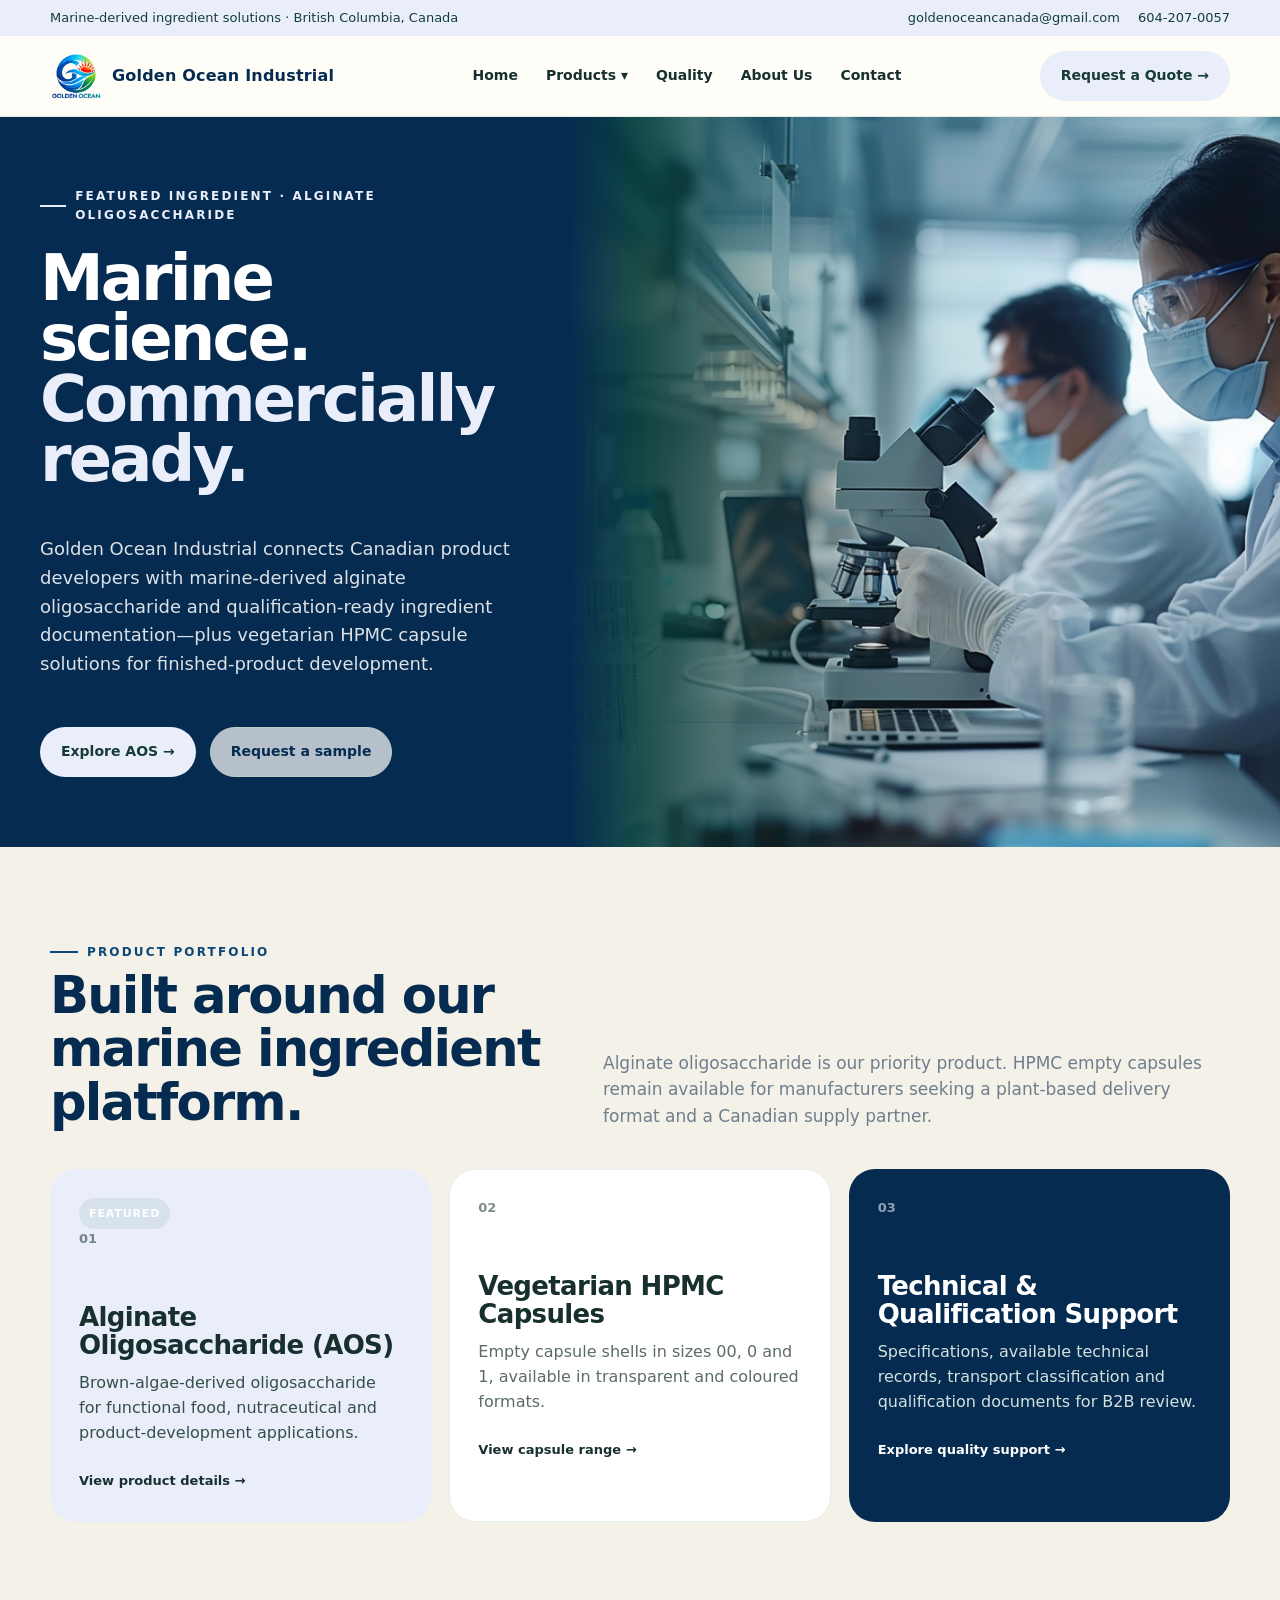
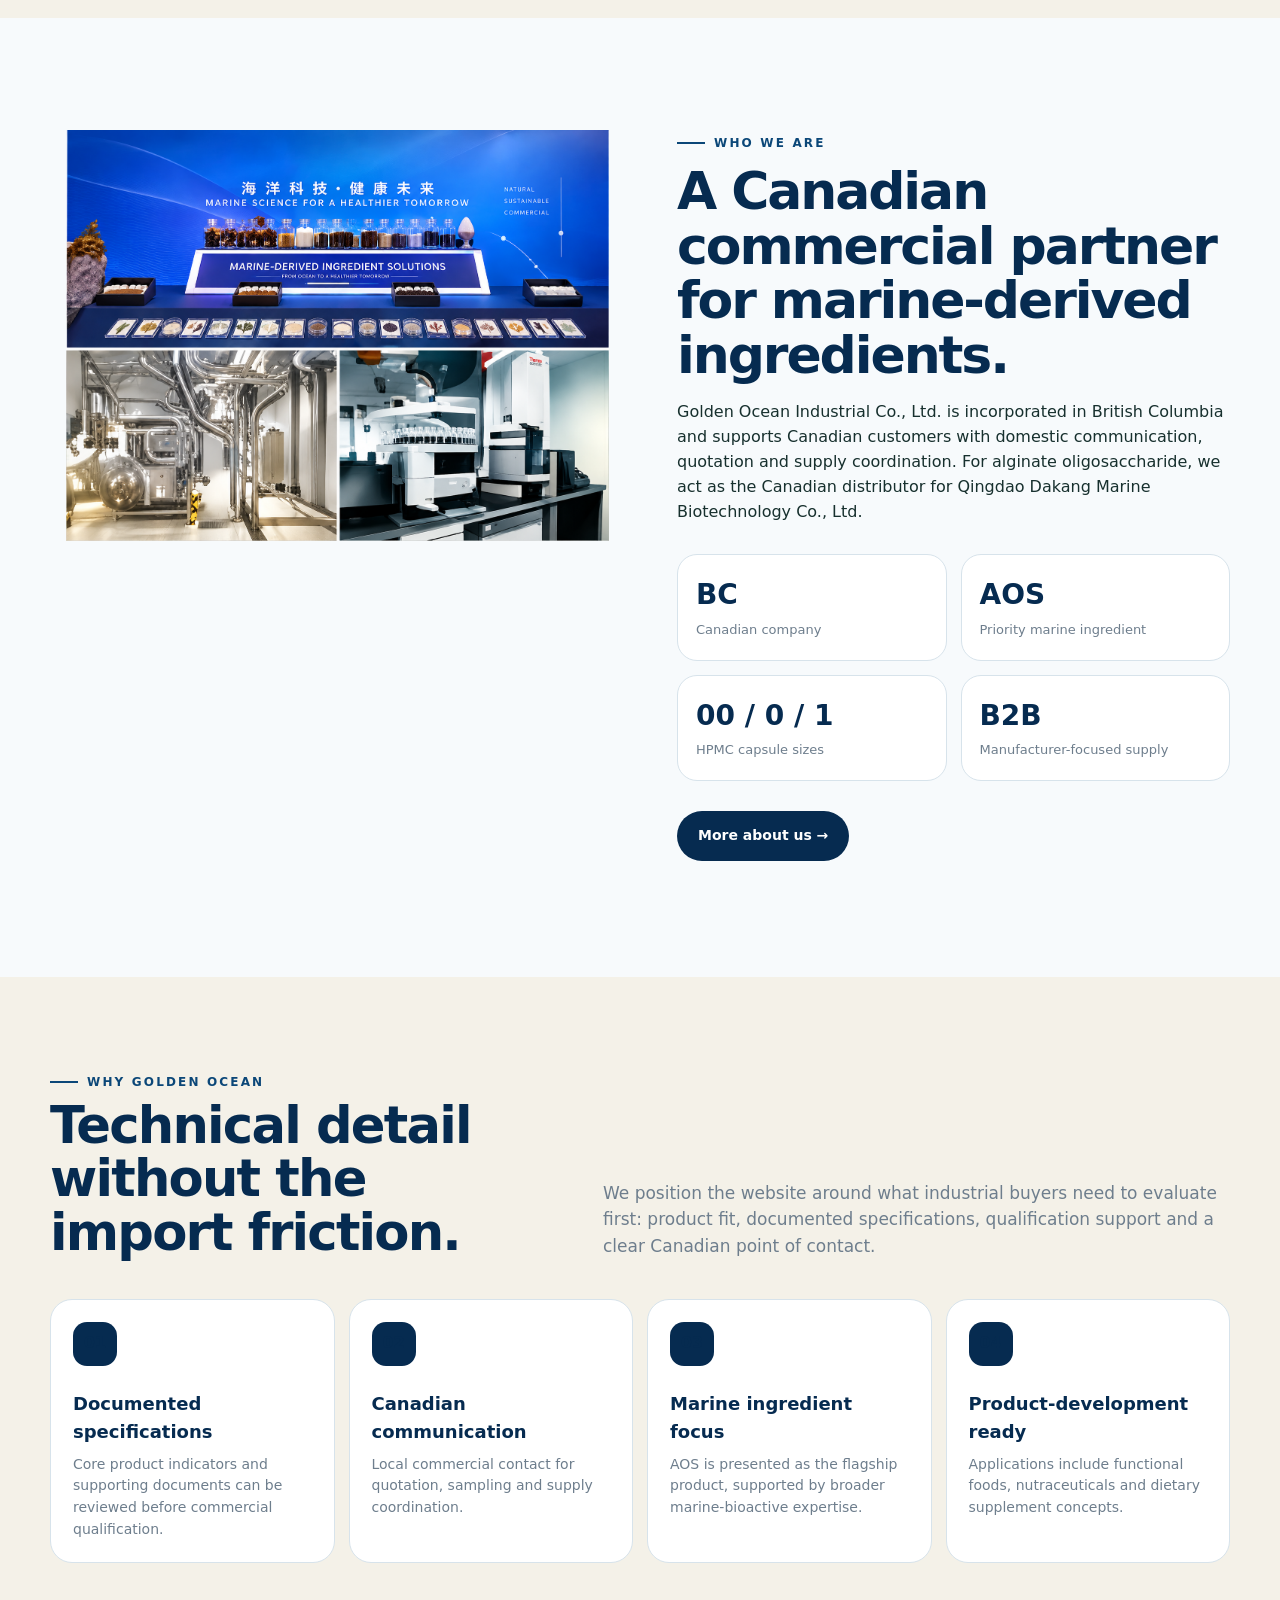
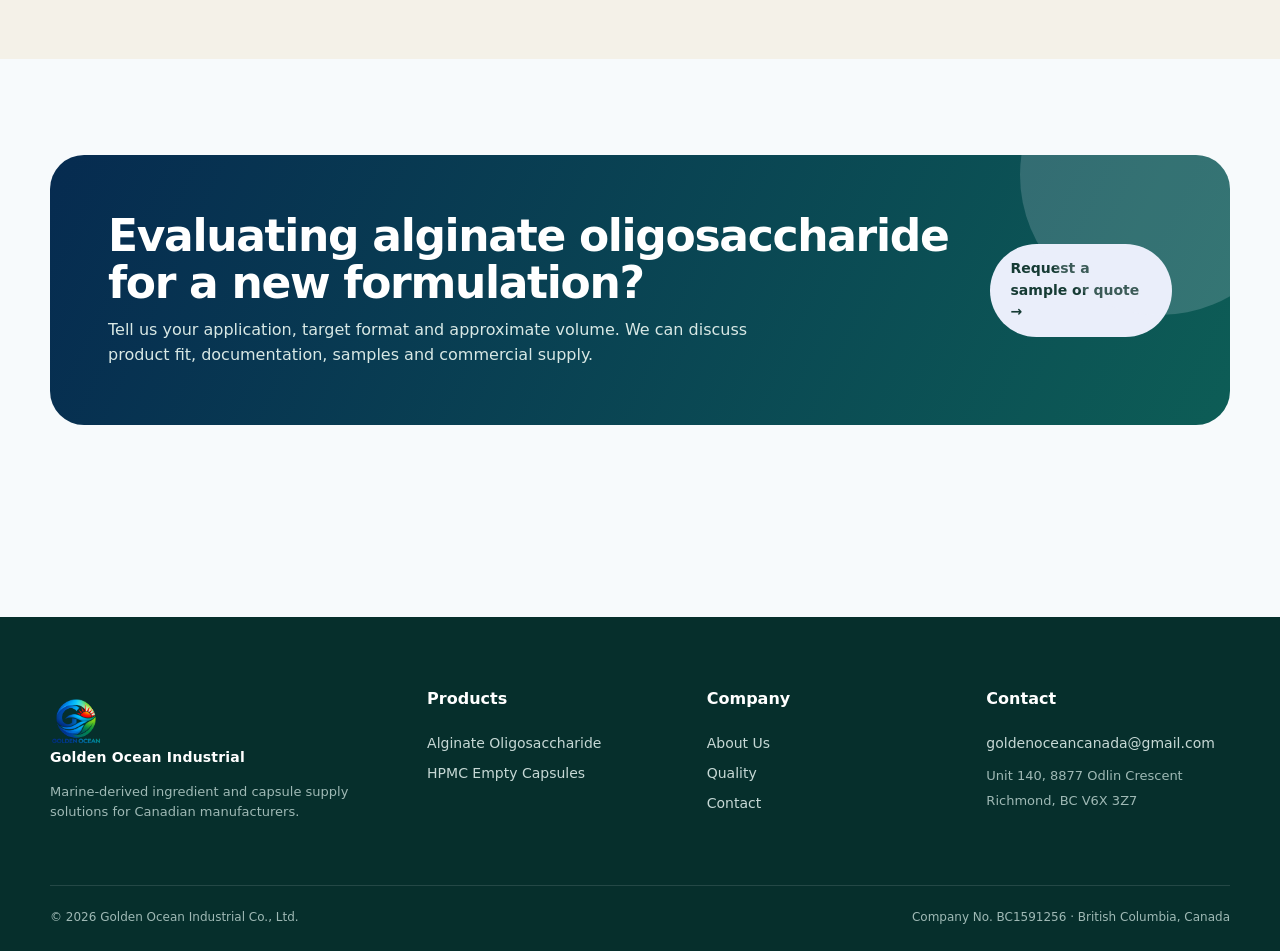
==== commit 8d16cca6: "." ====
--- a/index.html
+++ b/index.html
@@ -36,30 +36,6 @@
 
 
 
-<!--hero page-->
-    <!-- <header class="hero">
-        <div class="container">
-            <div>
-                <div class="eyebrow">Featured ingredient · Alginate oligosaccharide</div>
-                <h1>Marine science.<br><span>Commercially ready.</span></h1>
-                <p class="lead">Golden Ocean Industrial connects Canadian product developers with marine-derived
-                    alginate oligosaccharide and qualification-ready ingredient documentation—plus vegetarian HPMC
-                    capsule solutions for finished-product development.</p>
-                <div class="actions"><a class="btn primary" href="products/alginate-oligosaccharide.html">Explore AOS
-                        →</a><a class="btn outline" href="contact.html">Request a sample</a></div>
-            </div>
-            <div class="hero-art">
-                <div class="orbit one"></div>
-                <div class="orbit two"></div>
-                <div class="orbit three"></div>
-                <div class="product-disc"></div>
-                <div class="floating-card a">Brown algae derived<small>Marine-origin ingredient</small></div>
-                <div class="floating-card b">≥90% AOS content<small>Product specification</small></div>
-            </div>
-        </div>
-    </header> -->
-
-<!-- hero page -->
 <header class="hero">
     <div class="container hero-container">
 
@@ -97,7 +73,7 @@
 
         <div class="hero-image">
             <img
-                src="assets\img\heroPageImg.png"
+                src="assets\img\heroPage.jpg"
                 alt="Alginate oligosaccharide derived from brown algae">
         </div>
 
@@ -230,7 +206,7 @@
                 </div>
                 <div>
                     <h4>Contact</h4><a
-                        href="mailto:sales@goldenoceanindustrial.com">goldenoceancanada@gmail.com</a><span
+                        href="mailto:goldenoceancanada@gmail.com">goldenoceancanada@gmail.com</a><span
                         class="small">Unit 140, 8877 Odlin Crescent<br>Richmond, BC V6X 3Z7</span>
                 </div>
             </div>
--- a/assets/css/styles.css
+++ b/assets/css/styles.css
@@ -1,14 +1,30 @@
 :root {
-  --ink: #063f3b;
-  --ink-2: #0a5852;
-  --lime: #95dd2f;
-  --lime-2: #d9ffb7;
-  --cream: #f6f5ed;
-  --paper: #fffdf8;
-  --muted: #5f6f6c;
-  --line: #dbe6e2;
-  --blue: #1378c8;
-  --shadow: 0 18px 50px rgba(6, 63, 59, .12);
+  /* 深海蓝主色 */
+  --ink: #062B50;
+  --ink-2: #0B4778;
+
+  /* 科技青蓝 */
+  --lime: #eaeefa;
+  --lime-2: #062B50;
+
+  /* 胶囊 / 暖白色 */
+  --cream: #F4F1E8;
+
+  /* 页面背景 */
+  --paper: #F7FAFC;
+
+  /* 次级文字 */
+  --muted: #6E7E8D;
+
+  /* 边框 */
+  --line: #D7E3EB;
+
+  /* 辅助蓝 */
+  --blue: #1677C8;
+
+  /* 蓝色柔光阴影 */
+  --shadow: 0 18px 50px rgba(6, 43, 80, 0.16);
+
   --radius: 26px;
 }
 
@@ -437,7 +453,8 @@
 } */
 
 .story-visual img {
-  position: absolute;
+  position: center;
+  align-items: center;
   width: 100%;
   padding: 16px;
 }
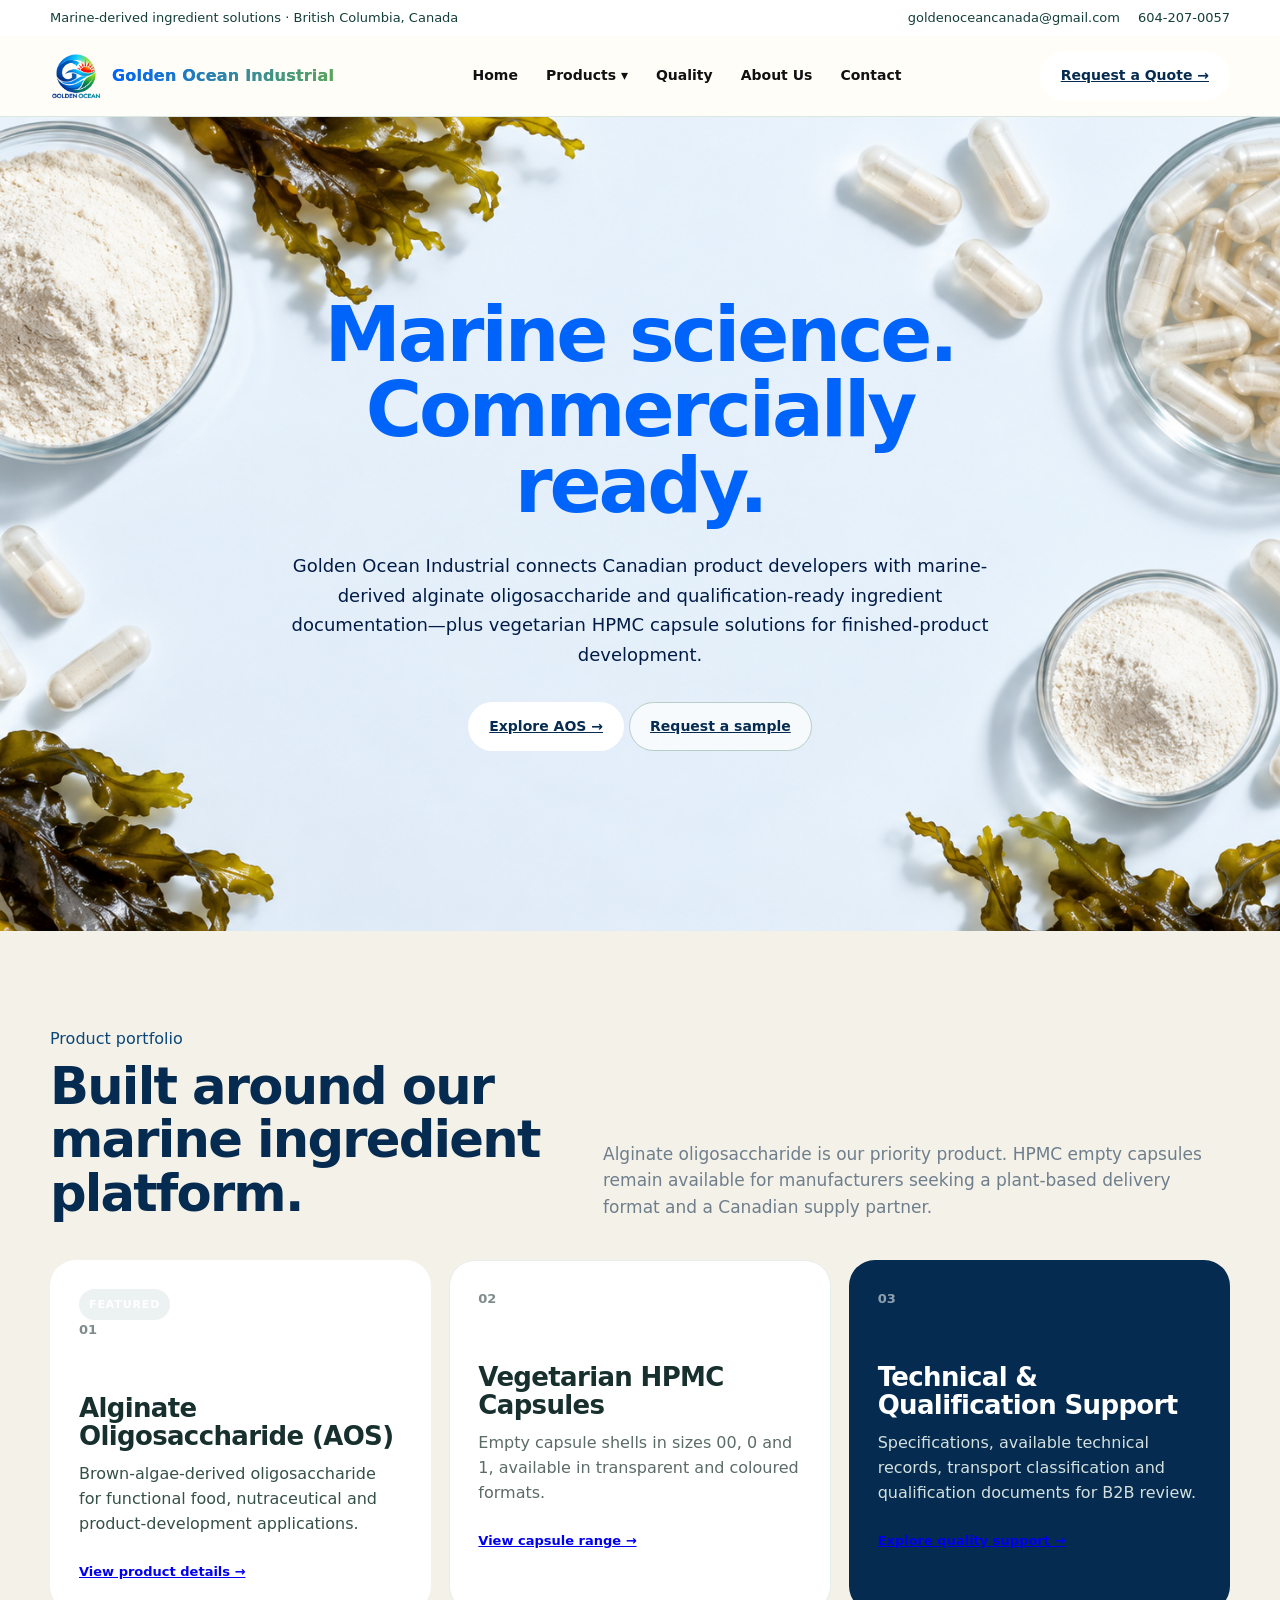
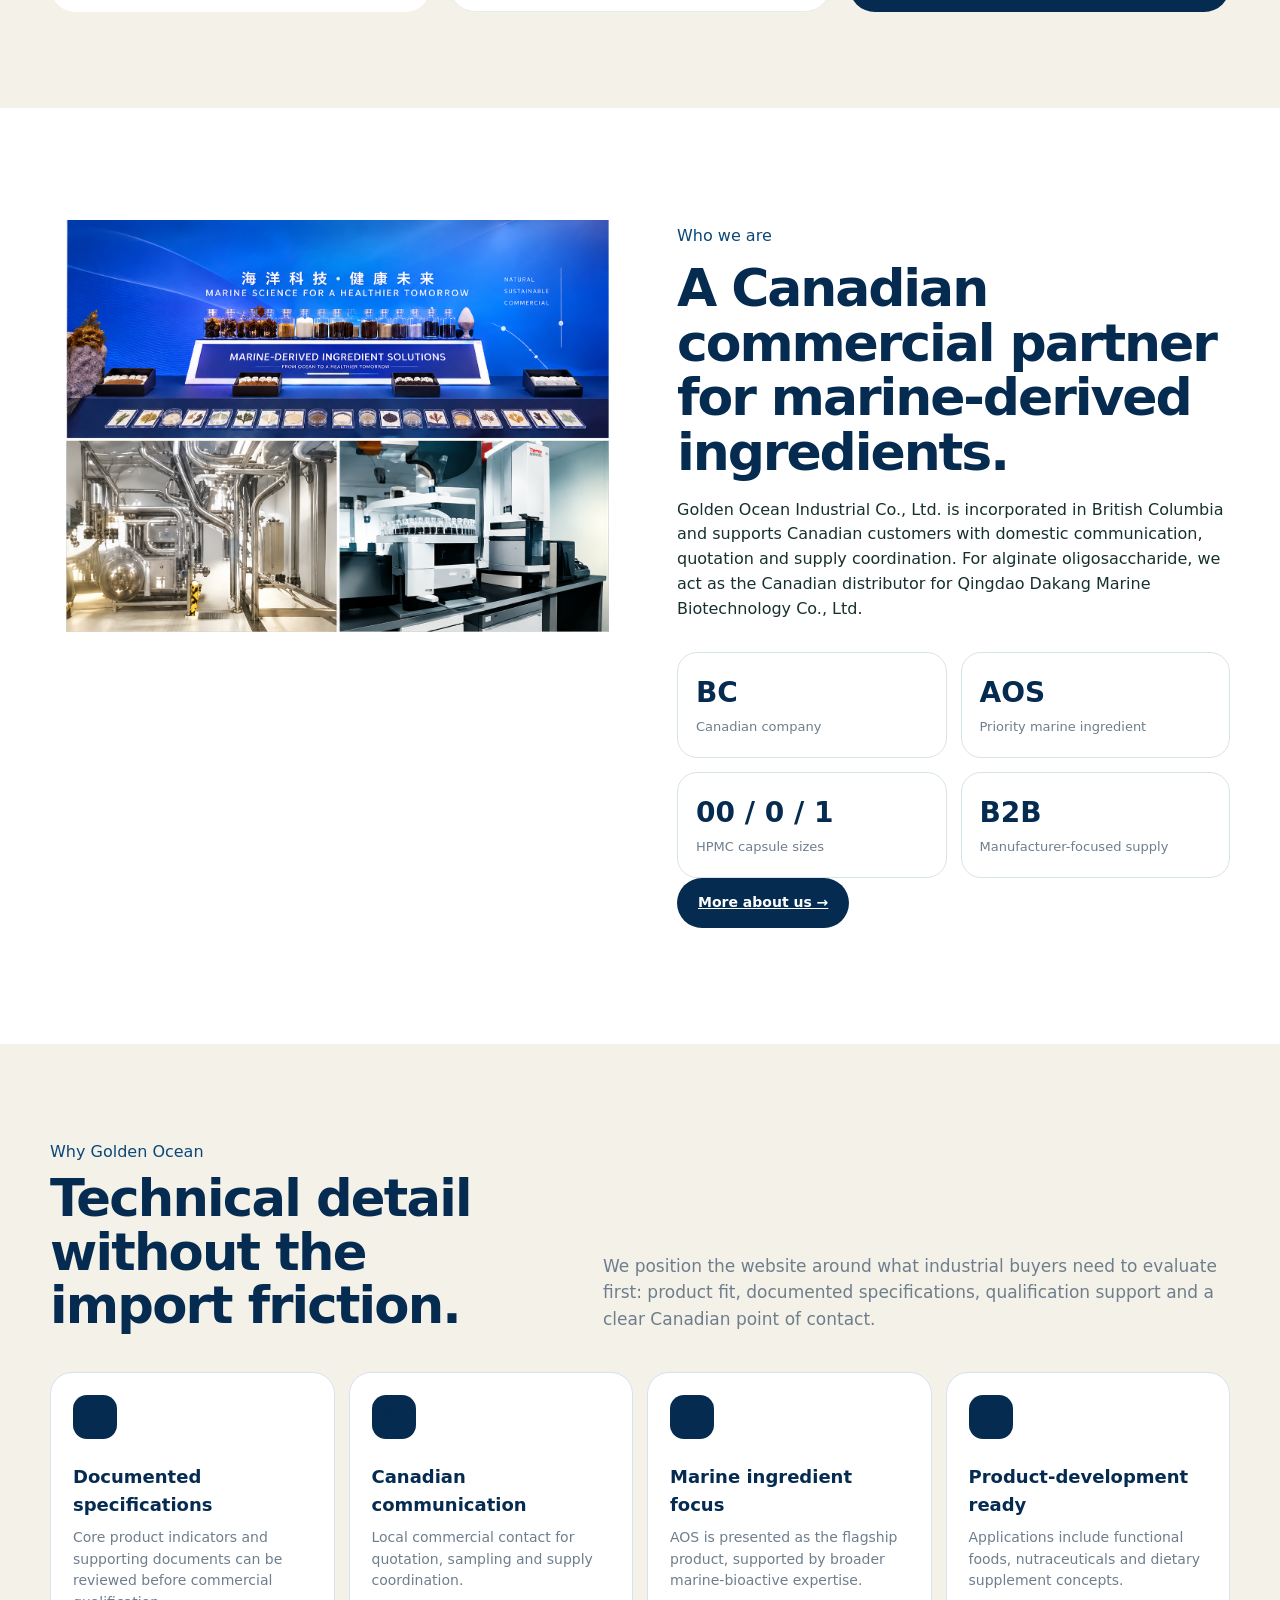
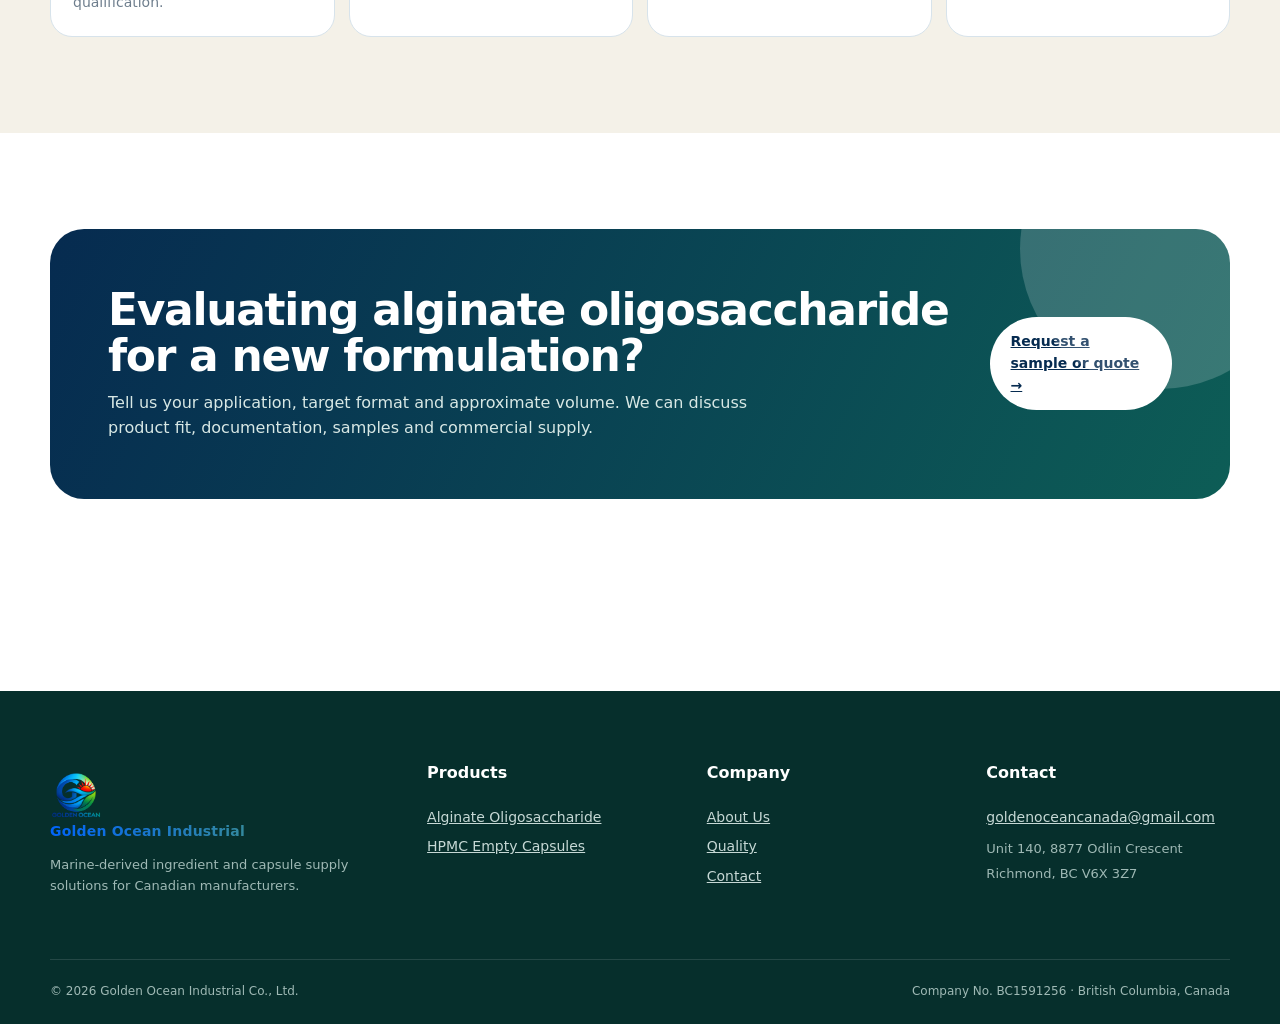
==== commit f5d2f503: "." ====
--- a/index.html
+++ b/index.html
@@ -19,9 +19,10 @@
         </div>
     </div>
     <nav class="nav">
-        <div class="container"><a class="brand" href="index.html"><img src="assets/img/golden-ocean-logo.png"
-                    alt="Golden Ocean logo"><span>Golden Ocean Industrial</span></a><button class="menu-toggle"
-                aria-label="Menu">☰</button>
+        <div class="container"><a class="brand" href="index.html">
+    <img src="assets/img/golden-ocean-logo.png" alt="Golden Ocean Industrial">
+    <span class="brand-text">Golden Ocean Industrial</span>
+</a><button class="menu-toggle"aria-label="Menu">☰</button>
             <div class="navlinks"><a href="index.html">Home</a>
                 <div class="drop"><a href="#products">Products ▾</a>
                     <div class="dropmenu"><a href="products/alginate-oligosaccharide.html"><strong>Alginate
@@ -37,13 +38,10 @@
 
 
 <header class="hero">
-    <div class="container hero-container">
+    <div class="   ">
 
         <div class="hero-content">
 
-            <div class="eyebrow">
-                Featured ingredient · Alginate oligosaccharide
-            </div>
 
             <h1>
                 Marine science.<br>
@@ -69,12 +67,6 @@
                 </a>
             </div>
 
-        </div>
-
-        <div class="hero-image">
-            <img
-                src="assets\img\heroPage.jpg"
-                alt="Alginate oligosaccharide derived from brown algae">
         </div>
 
     </div>
--- a/assets/css/styles.css
+++ b/assets/css/styles.css
@@ -4,14 +4,14 @@
   --ink-2: #0B4778;
 
   /* 科技青蓝 */
-  --lime: #eaeefa;
+  --lime: #ffffff;
   --lime-2: #062B50;
 
   /* 胶囊 / 暖白色 */
   --cream: #F4F1E8;
 
   /* 页面背景 */
-  --paper: #F7FAFC;
+  --paper: #ffffff;
 
   /* 次级文字 */
   --muted: #6E7E8D;
@@ -44,10 +44,7 @@
   line-height: 1.55
 }
 
-a {
-  color: inherit;
-  text-decoration: none
-}
+
 
 img {
   max-width: 100%;
@@ -83,12 +80,13 @@
   position: sticky;
   top: 0;
   z-index: 30;
-  background: rgba(255, 253, 248, .92);
+  background: rgb(255, 253, 248);
   backdrop-filter: blur(16px);
-  border-bottom: 1px solid rgba(219, 230, 226, .7)
+  border-bottom: 1px solid rgb(219, 230, 226)
 }
 
 .nav .container {
+
   height: 80px;
   display: flex;
   align-items: center;
@@ -101,14 +99,43 @@
   align-items: center;
   gap: 10px;
   font-weight: 800;
-  color: var(--ink);
-  letter-spacing: .2px
+  letter-spacing: .2px;
+  text-decoration: none;
+
+  background: linear-gradient(90deg, #0064FA 0%, #5AA55A 100%);
+  -webkit-background-clip: text;
+  -webkit-text-fill-color: transparent;
+  background-clip: text;
+  color: transparent;
+}
+
+.brand {
+  display: flex;
+  align-items: center;
+  gap: 10px;
+  font-weight: 800;
+  letter-spacing: .2px;
+  text-decoration: none;
 }
 
 .brand img {
   width: 52px;
   height: 52px;
-  object-fit: contain
+  object-fit: contain;
+}
+
+.brand-text {
+  background: linear-gradient(
+    90deg,
+    #0064FA 0%,
+    #5AA55A 100%
+  );
+
+  -webkit-background-clip: text;
+  -webkit-text-fill-color: transparent;
+
+  background-clip: text;
+  color: transparent;
 }
 
 .navlinks {
@@ -116,7 +143,18 @@
   align-items: center;
   gap: 28px;
   font-size: 14px;
-  font-weight: 650
+  font-weight: 650;
+}
+
+.navlinks a,
+.navlinks a:link,
+.navlinks a:visited {
+  color: #111;
+  text-decoration: none;
+}
+
+.navlinks a:hover {
+  color: #0064FA;
 }
 
 .navlinks a:hover {
@@ -158,7 +196,7 @@
   display: inline-flex;
   align-items: center;
   justify-content: center;
-  gap: 9px;
+  gap: 50px;
   border-radius: 999px;
   padding: 13px 20px;
   font-weight: 800;
@@ -169,12 +207,11 @@
 
 .btn.primary {
   background: var(--lime);
-  color: #163b34
+  color: #062B50
 }
 
 .btn.primary:hover {
   transform: translateY(-2px);
-  box-shadow: 0 10px 28px rgba(166, 239, 101, .35)
 }
 
 .btn.dark {
@@ -188,141 +225,117 @@
   color: var(--ink)
 }
 
+/* =========================
+   HERO
+========================= */
+
 .hero {
   position: relative;
-  background: var(--ink);
-  color: white;
-  overflow: hidden
-}
-
+  min-height: 680px;
+
+  /* 把这里换成你的 hero 图片路径 */
+  background-image:
+   
+    url("../img/heroPage.png");
+
+  background-size: cover;
+  background-position: center;
+  background-repeat: no-repeat;
+
+  overflow: hidden;
+}
+
+
+/* 原来左右分栏，现在取消 */
 .hero .container.hero-container {
-  width: min(1440px, calc(100% - 80px));
+  width: min(1400px, calc(100% - 80px));
   max-width: none;
   min-height: 680px;
-  display: grid;
-  grid-template-columns: 44% 56%;
-  gap: 0;
-  align-items: stretch;
-  position: relative
-}
-
-.eyebrow {
-  font-size: 12px;
-  letter-spacing: .18em;
-  text-transform: uppercase;
-  font-weight: 850;
-  color: var(--lime);
-  display: flex;
-  align-items: center;
-  gap: 9px
-}
-
-.eyebrow:before {
-  content: "";
-  width: 28px;
-  height: 2px;
-  background: currentColor
-}
-
-h1 {
-  font-size: clamp(46px, 6vw, 78px);
-  line-height: .98;
-  margin: 18px 0 24px;
-  letter-spacing: -.04em
-}
-
+
+  display: flex;
+  align-items: center;
+  justify-content: center;
+
+  position: relative;
+}
+
+
+/* 文字整体居中 */
 .hero-content {
   position: relative;
-  z-index: 3;
+  z-index: 2;
+
+  max-width: 850px;
+  margin: 0 auto;
+  padding: 180px 20px;
+
   display: flex;
   flex-direction: column;
+  align-items: center;
+
+  text-align: center;
+}
+
+
+
+
+
+/* 主标题 */
+.hero h1 {
+  font-size: clamp(52px, 6vw, 82px);
+  line-height: 0.98;
+
+  margin: 0 0 28px;
+
+  letter-spacing: -0.04em;
+  color:#0064FA;
+}
+
+
+/* 介绍文字 */
+.hero-content > p {
+  max-width: 720px;
+
+  font-size: 18px;
+  line-height: 1.65;
+
+  margin: 0 auto 32px;
+
+  color: #001b45;
+}
+
+
+/* 按钮区域 */
+.hero-actions {
+  display: flex;
   justify-content: center;
-  padding: 70px 55px 70px 0
-}
-
-.hero .eyebrow {
-  margin-bottom: 24px
-}
-
-.hero h1 {
-  margin: 0 0 28px;
-  font-size: clamp(58px, 5vw, 88px);
-  font-weight: 850;
-  line-height: .94;
-  letter-spacing: -.045em;
-  color: white
-}
-
-.hero h1 span {
-  color: var(--lime)
-}
-
-.lead {
-  font-size: 18px;
-  color: #d7e7e4;
-  max-width: 680px
-}
-
-.hero .lead {
-  max-width: 620px;
-  line-height: 1.6;
-  color: rgba(255, 255, 255, .86)
-}
-
-.actions {
-  display: flex;
-  gap: 12px;
+  align-items: center;
+  gap: 16px;
   flex-wrap: wrap;
-  margin-top: 30px
-}
-
-.hero .actions {
-  gap: 14px
-}
-
-.hero-image {
-    position: relative;
-    min-height: 10px;
-    overflow: hidden;
-
-    /* Extend image to right edge of screen */
-    margin-right: calc(50% - 50vw);
-}
-
-
-.hero-image img {
-    position: absolute;
-    inset: 0;
-
-    width: 100%;
-    height: 100%;
-
-    max-width: none;
-
-    object-fit: cover;
-    object-position: 52% center;
-
-    display: block;
-}
-
-
-.hero-image::after {
-    content: "";
-
-    position: absolute;
-    inset: 0;
-
-    z-index: 2;
-    pointer-events: none;
-
-    background: linear-gradient(
-        90deg,
-        var(--ink) 0%,
-        rgba(6, 63, 59, .88) 7%,
-        rgba(6, 63, 59, .50) 16%,
-        rgba(6, 63, 59, .15) 30%,
-        rgba(6, 63, 59, 0) 48%
-    );
+}
+
+
+/* 白色主按钮 */
+.hero .btn-primary {
+  background: rgb(239, 255, 14);
+  color: #083b66;
+  border-color: rgb(255, 255, 255);
+}
+
+
+/* 透明次按钮 */
+.hero .btn-outline {
+  background: rgba(255, 255, 255, 0.08);
+  border: 2px solid white;
+  color: white;
+  backdrop-filter: blur(4px);
+}
+
+
+/* hover */
+.hero .btn-outline:hover {
+  background: rgb(159, 207, 255);
+  color: #083b66;
 }
 
 .section {
@@ -615,12 +628,12 @@
 .page-hero {
   padding: 110px 0 78px;
   background: linear-gradient(140deg, var(--ink), #0d5b55);
-  color: white
 }
 
 .page-hero h1 {
   font-size: 64px;
-  max-width: 900px
+  max-width: 900px;
+  color: #0064FA;
 }
 
 .page-hero p {
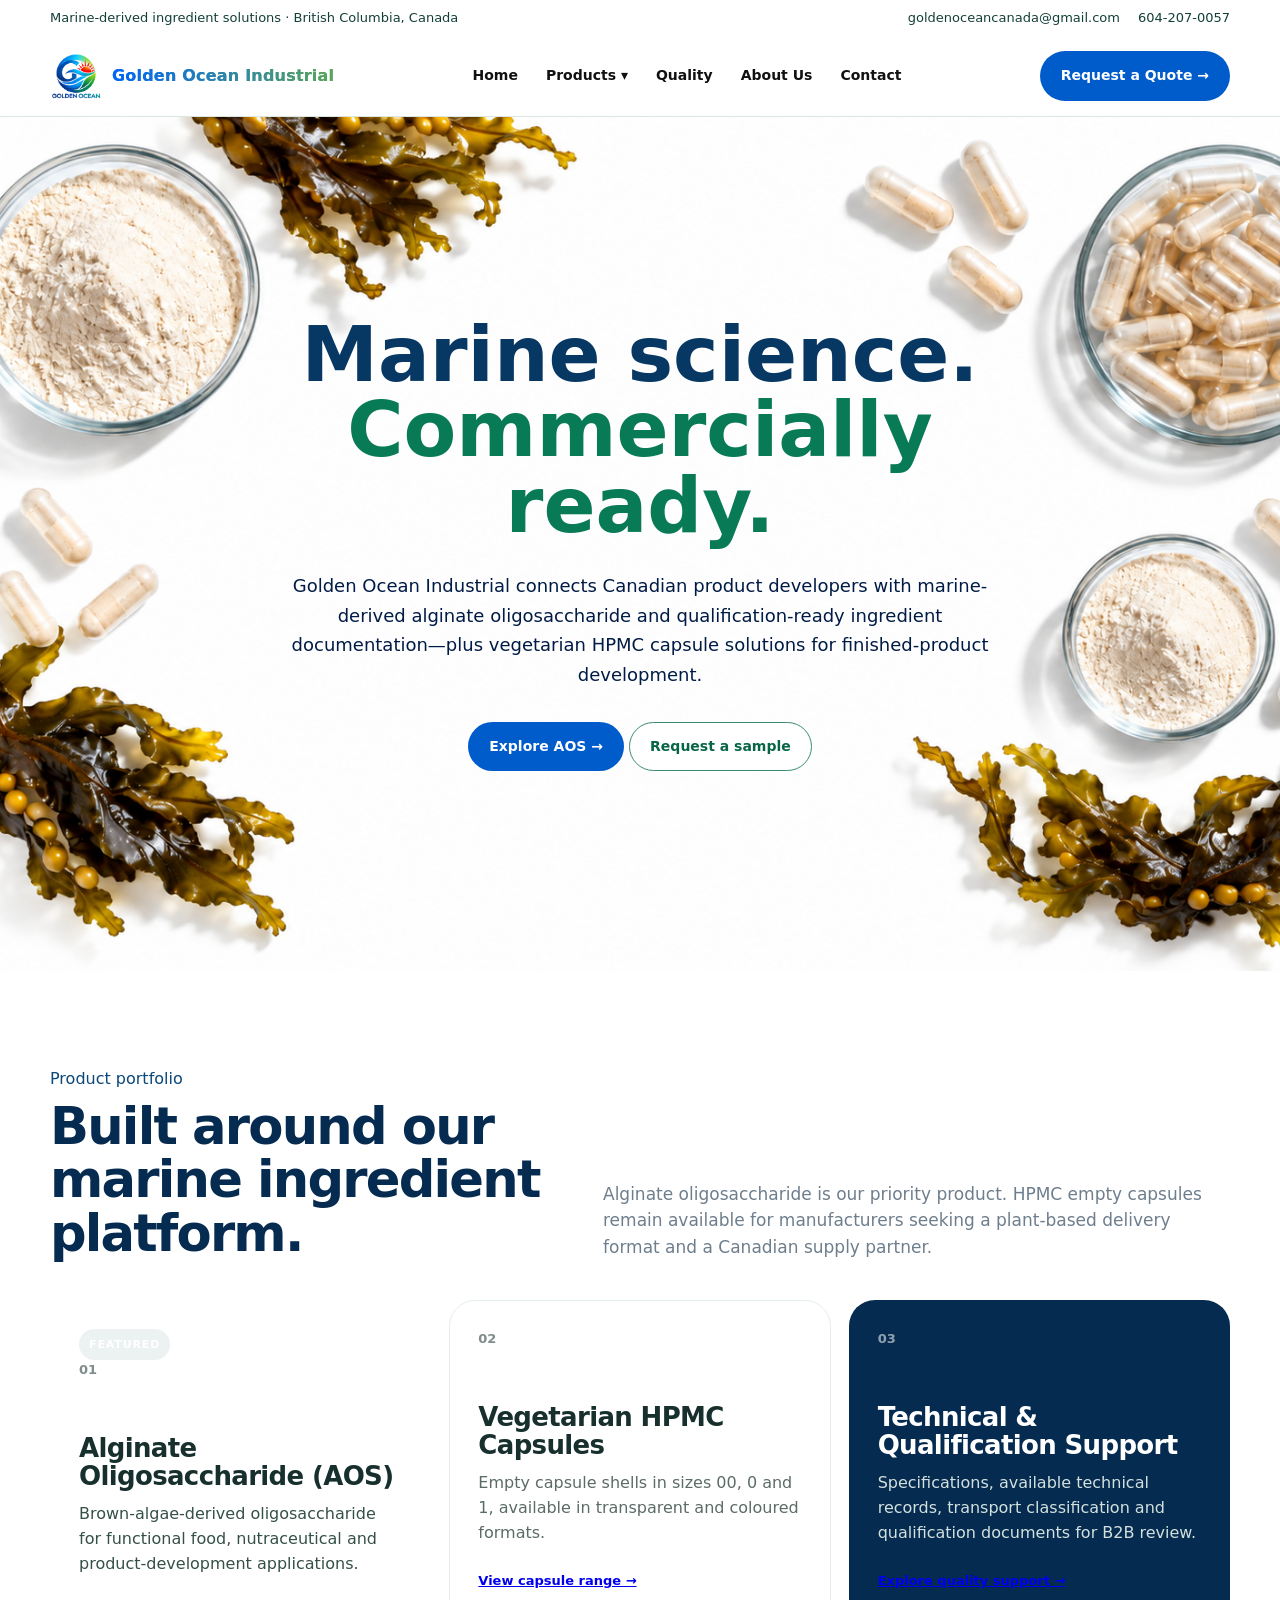
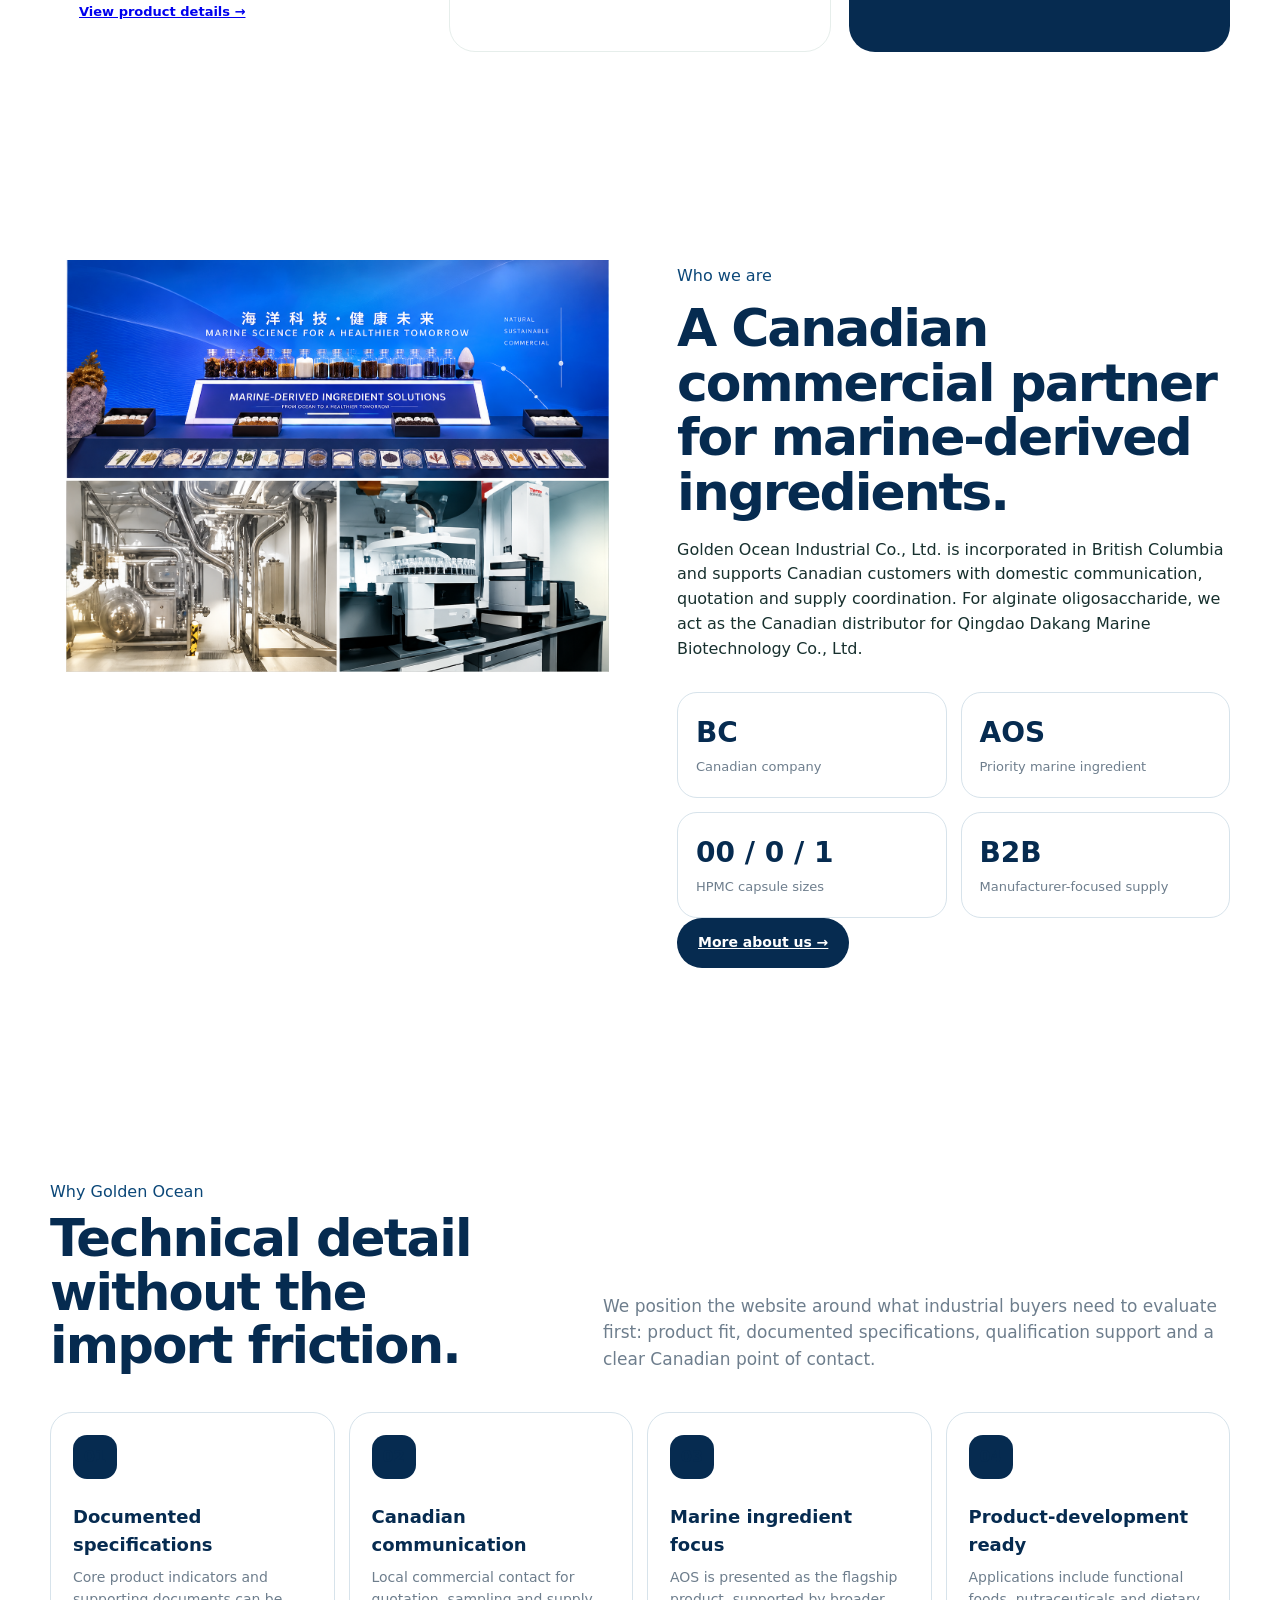
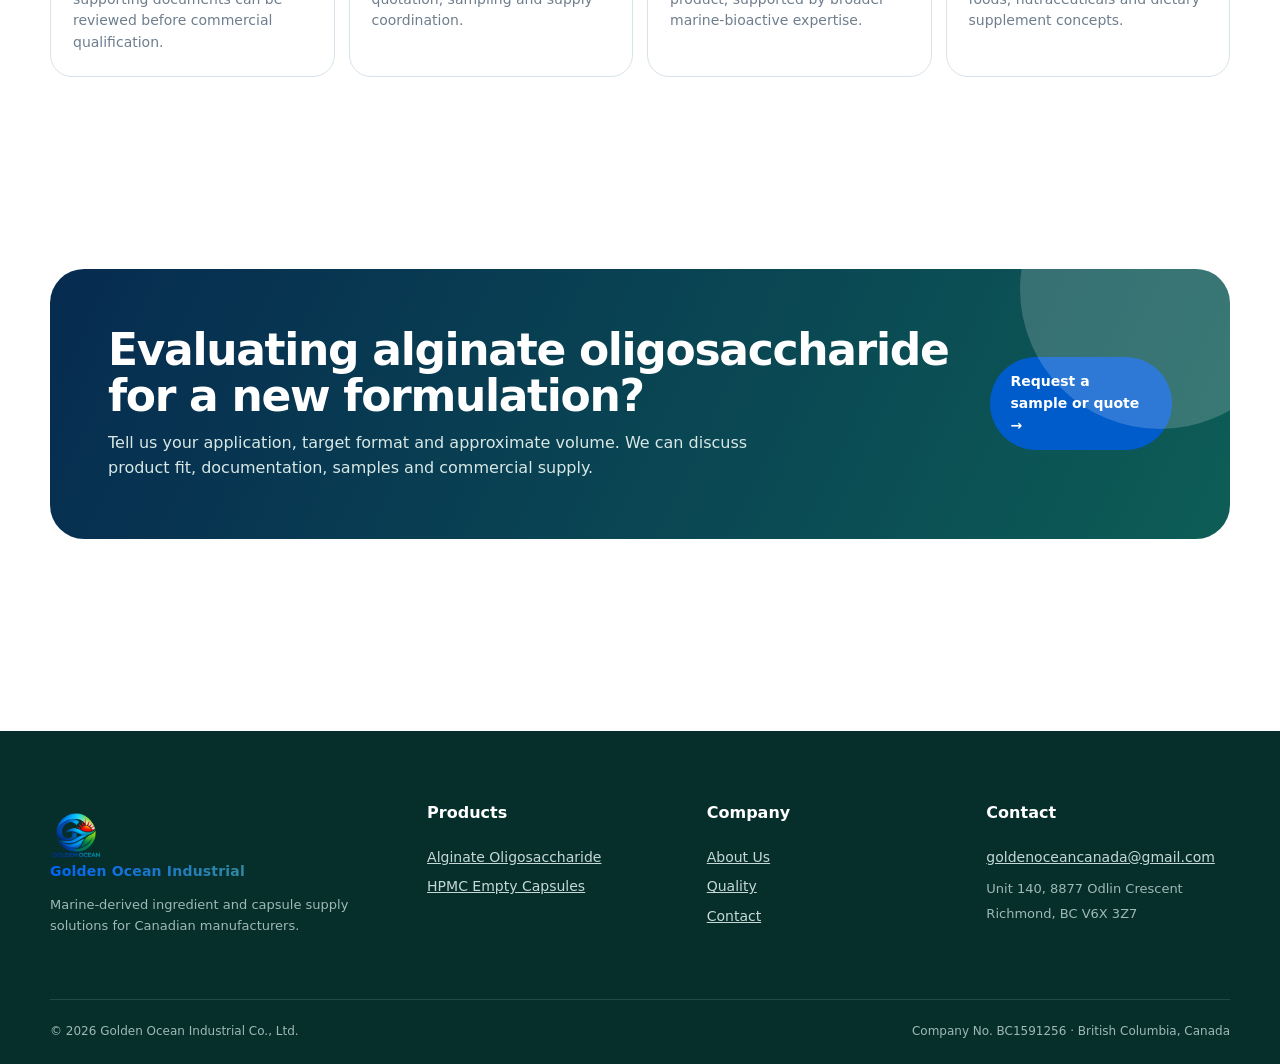
==== commit f4d74854: "。" ====
--- a/index.html
+++ b/index.html
@@ -44,8 +44,8 @@
 
 
             <h1>
-                Marine science.<br>
-                <span>Commercially ready.</span>
+                <span class="title-blue">Marine science.</span>
+                <span class="title-green">Commercially ready.</span>
             </h1>
 
             <p class="lead">
--- a/assets/css/styles.css
+++ b/assets/css/styles.css
@@ -8,7 +8,7 @@
   --lime-2: #062B50;
 
   /* 胶囊 / 暖白色 */
-  --cream: #F4F1E8;
+  --cream: #ffffff;
 
   /* 页面背景 */
   --paper: #ffffff;
@@ -80,7 +80,7 @@
   position: sticky;
   top: 0;
   z-index: 30;
-  background: rgb(255, 253, 248);
+  background: rgb(255, 255, 255);
   backdrop-filter: blur(16px);
   border-bottom: 1px solid rgb(219, 230, 226)
 }
@@ -206,8 +206,9 @@
 }
 
 .btn.primary {
-  background: var(--lime);
-  color: #062B50
+  background: #005CCB;
+  color: #fff;
+  text-decoration: none;
 }
 
 .btn.primary:hover {
@@ -220,10 +221,12 @@
 }
 
 .btn.outline {
-  border-color: #b8cdc8;
-  background: rgba(255, 255, 255, .7);
-  color: var(--ink)
-}
+  background: #fff;
+  color: #086646;
+  border: 1.5px solid #3A8C6F;
+  text-decoration: none;
+}
+
 
 /* =========================
    HERO
@@ -267,7 +270,7 @@
 
   max-width: 850px;
   margin: 0 auto;
-  padding: 180px 20px;
+  padding: 200px 20px;
 
   display: flex;
   flex-direction: column;
@@ -287,10 +290,24 @@
 
   margin: 0 0 28px;
 
-  letter-spacing: -0.04em;
-  color:#0064FA;
-}
-
+  /* letter-spacing: -0.04em;
+  background: linear-gradient(
+    90deg,
+    #0064FA 0%,
+    #5AA55A 100%
+  );
+  -webkit-background-clip: text;
+  -webkit-text-fill-color: transparent;
+  background-clip: text;
+  color: transparent; */
+}
+.title-blue {
+  color: #073763;
+}
+
+.title-green {
+  color: #087A55;
+}
 
 /* 介绍文字 */
 .hero-content > p {
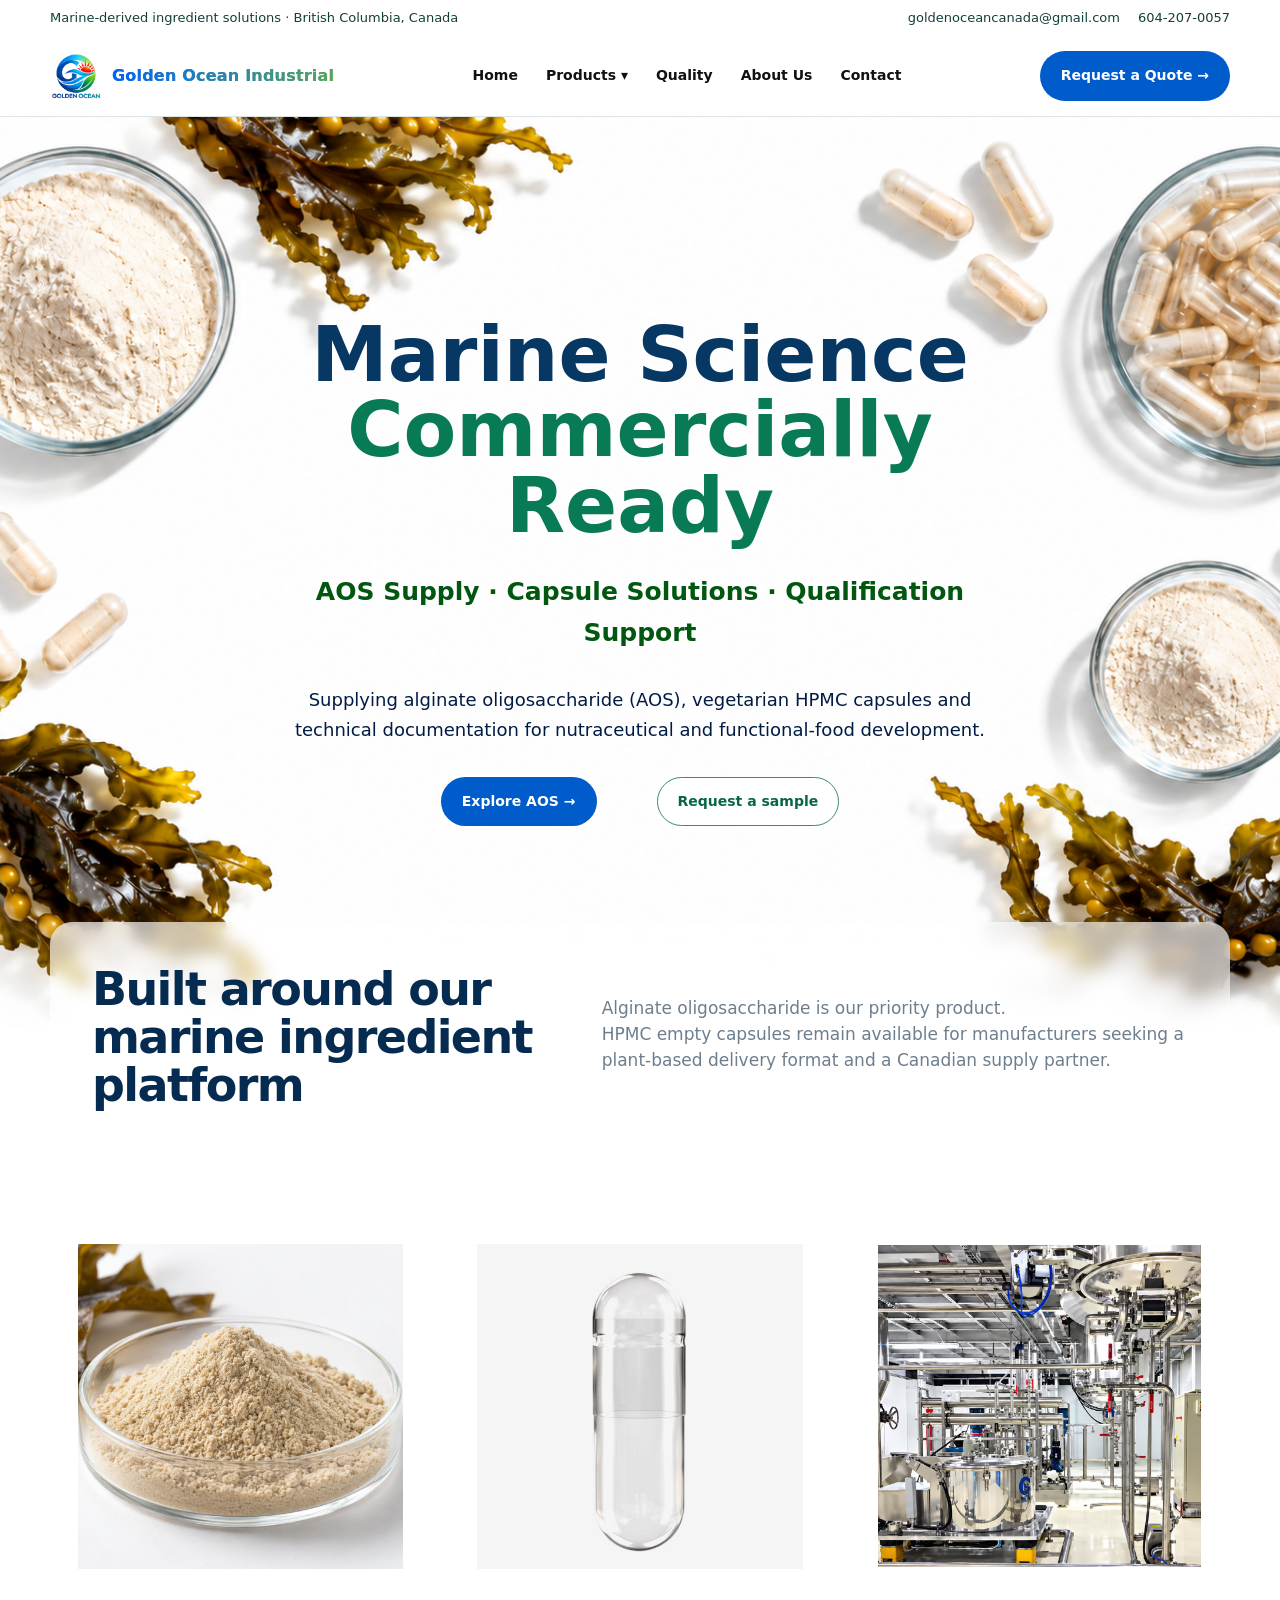
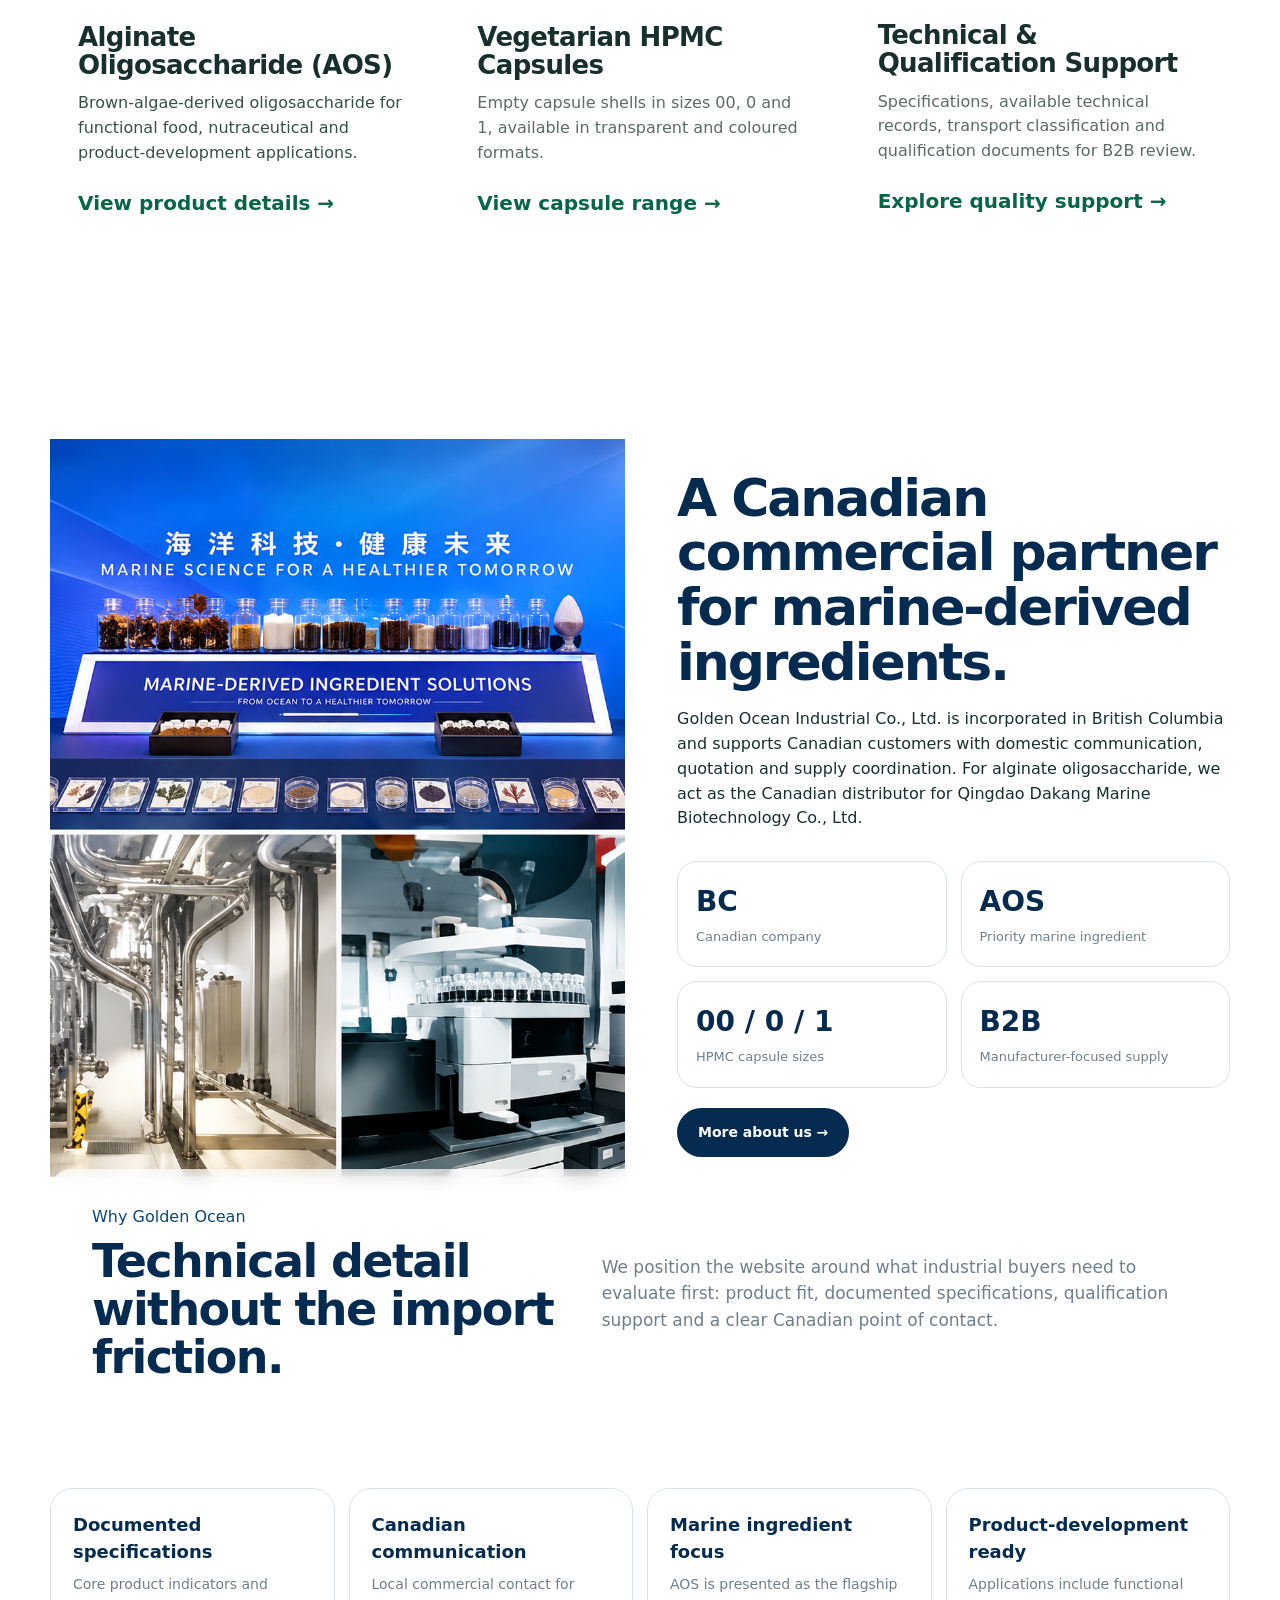
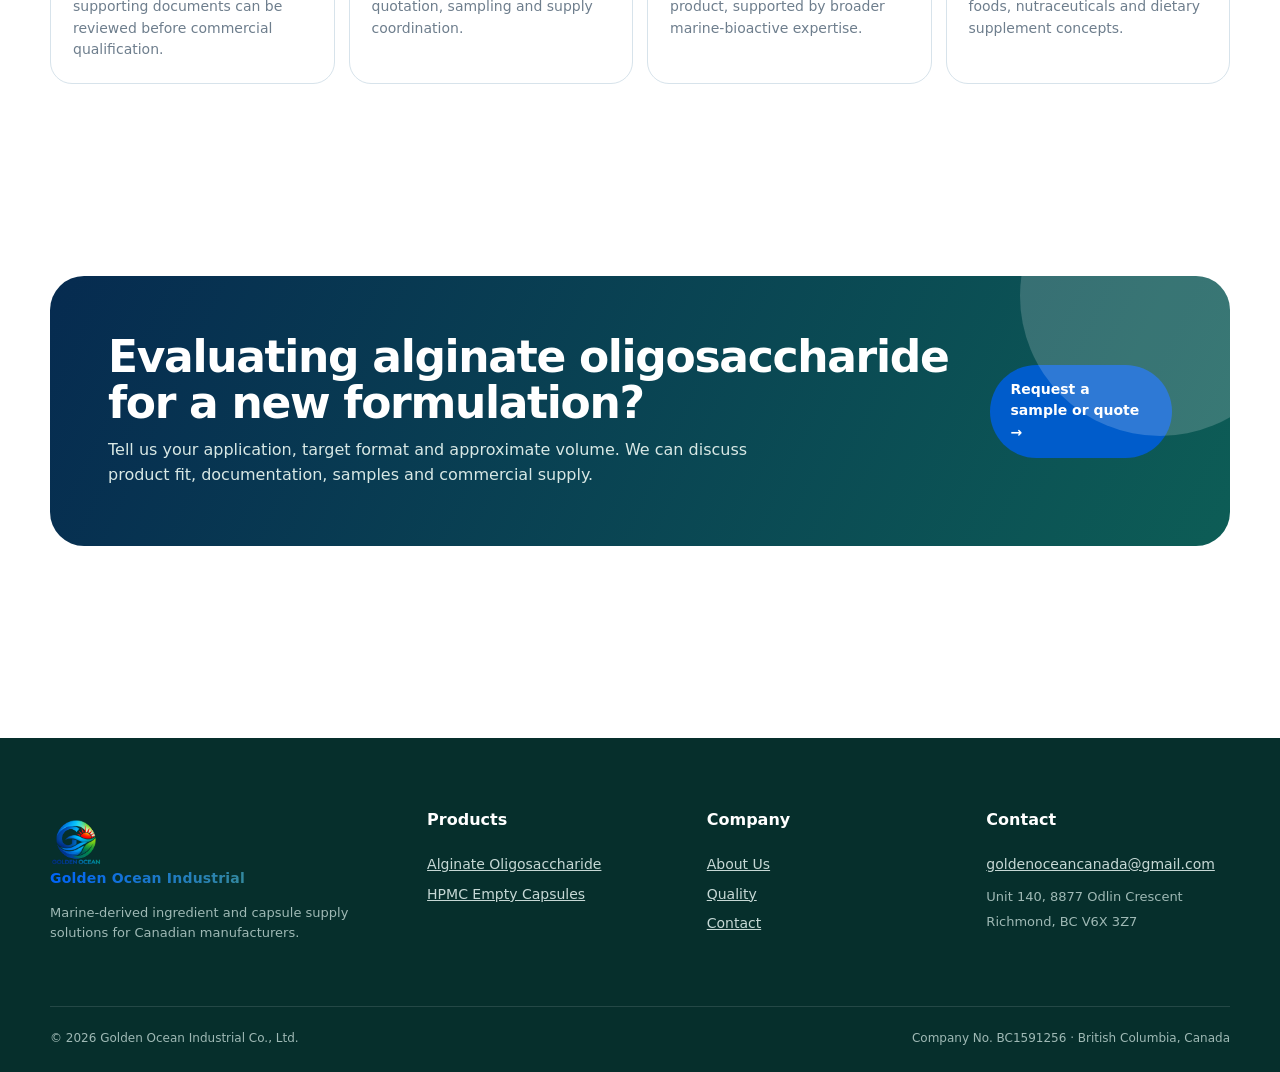
==== commit a6a586eb: "hero page design" ====
--- a/index.html
+++ b/index.html
@@ -44,15 +44,19 @@
 
 
             <h1>
-                <span class="title-blue">Marine science.</span>
-                <span class="title-green">Commercially ready.</span>
+                <span class="title-blue">Marine Science</span>
+                <span class="title-green"><br>Commercially Ready</span>
+        
             </h1>
 
-            <p class="lead">
-                Golden Ocean Industrial connects Canadian product developers with
-                marine-derived alginate oligosaccharide and qualification-ready
-                ingredient documentation—plus vegetarian HPMC capsule solutions
-                for finished-product development.
+        
+
+            <p class="lead1">
+                AOS Supply   ·   Capsule Solutions   ·   Qualification Support
+            </p>
+                <p class="lead">
+                Supplying alginate oligosaccharide (AOS), vegetarian HPMC capsules
+and technical documentation for nutraceutical and functional-food development.
             </p>
 
             <div class="actions">
@@ -78,29 +82,30 @@
         <section class="section alt" id="products">
             <div class="container">
                 <div class="section-title">
-                    <div>
-                        <div class="eyebrow" style="color:var(--ink-2)">Product portfolio</div>
-                        <h2>Built around our marine ingredient platform.</h2>
-                    </div>
-                    <p>Alginate oligosaccharide is our priority product. HPMC empty capsules remain available for
+                
+                       
+                        <h2>Built around our marine ingredient platform</h2>
+                   
+                    <p>Alginate oligosaccharide is our priority product. 
+                        <br>HPMC empty capsules remain available for
                         manufacturers seeking a plant-based delivery format and a Canadian supply partner.</p>
                 </div>
                 <div class="grid3">
-                    <article class="card featured"><span class="pill">Featured</span>
-                        <div class="num">01</div>
+                    <article class="card featured">
+                        <img class="card-img" src="assets/img/AOS.png" alt="Alginate Oligosaccharide">
                         <h3>Alginate Oligosaccharide (AOS)</h3>
                         <p>Brown-algae-derived oligosaccharide for functional food, nutraceutical and
                             product-development applications.</p><a class="card-link"
                             href="products/alginate-oligosaccharide.html">View product details →</a>
                     </article>
                     <article class="card">
-                        <div class="num">02</div>
+                        <img class="card-img" src="assets/img/HPMC.png" alt="Vegetarian HPMC Capsules">
                         <h3>Vegetarian HPMC Capsules</h3>
                         <p>Empty capsule shells in sizes 00, 0 and 1, available in transparent and coloured formats.</p>
                         <a class="card-link" href="products/hpmc-capsules.html">View capsule range →</a>
                     </article>
                     <article class="card dark">
-                        <div class="num">03</div>
+                        <img class="card-img" src="assets/img/TECH.png" alt="Technical & Qualification Support">
                         <h3>Technical & Qualification Support</h3>
                         <p>Specifications, available technical records, transport classification and qualification
                             documents for B2B review.</p><a class="card-link" href="quality.html">Explore quality
@@ -115,7 +120,7 @@
                     <div class="story-visual"><img src="assets\img\introduce.png" alt="Golden Ocean Industrial">
                     </div>
                     <div class="story-copy">
-                        <div class="eyebrow" style="color:var(--ink-2)">Who we are</div>
+                        
                         <h2>A Canadian commercial partner for marine-derived ingredients.</h2>
                         <p>Golden Ocean Industrial Co., Ltd. is incorporated in British Columbia and supports Canadian
                             customers with domestic communication, quotation and supply coordination. For alginate
@@ -144,24 +149,24 @@
                 </div>
                 <div class="feature-grid">
                     <div class="feature">
-                        <div class="icon">01</div>
+                       
                         <h4>Documented specifications</h4>
                         <p>Core product indicators and supporting documents can be reviewed before commercial
                             qualification.</p>
                     </div>
                     <div class="feature">
-                        <div class="icon">02</div>
+                 
                         <h4>Canadian communication</h4>
                         <p>Local commercial contact for quotation, sampling and supply coordination.</p>
                     </div>
                     <div class="feature">
-                        <div class="icon">03</div>
+                     
                         <h4>Marine ingredient focus</h4>
                         <p>AOS is presented as the flagship product, supported by broader marine-bioactive expertise.
                         </p>
                     </div>
                     <div class="feature">
-                        <div class="icon">04</div>
+                   
                         <h4>Product-development ready</h4>
                         <p>Applications include functional foods, nutraceuticals and dietary supplement concepts.</p>
                     </div>
--- a/assets/css/styles.css
+++ b/assets/css/styles.css
@@ -26,10 +26,16 @@
   --shadow: 0 18px 50px rgba(6, 43, 80, 0.16);
 
   --radius: 26px;
+  --font-weight-regular: 400;
+  --font-weight-medium: 500;
+  --font-weight-semibold: 600;
+  --font-weight-bold: 700;
+  --font-weight-extrabold: 800;
 }
 
 * {
   box-sizing: border-box
+
 }
 
 html {
@@ -98,7 +104,7 @@
   display: flex;
   align-items: center;
   gap: 10px;
-  font-weight: 800;
+  font-weight: var(--font-weight-extrabold);
   letter-spacing: .2px;
   text-decoration: none;
 
@@ -107,15 +113,6 @@
   -webkit-text-fill-color: transparent;
   background-clip: text;
   color: transparent;
-}
-
-.brand {
-  display: flex;
-  align-items: center;
-  gap: 10px;
-  font-weight: 800;
-  letter-spacing: .2px;
-  text-decoration: none;
 }
 
 .brand img {
@@ -143,7 +140,7 @@
   align-items: center;
   gap: 28px;
   font-size: 14px;
-  font-weight: 650;
+  font-weight: var(--font-weight-semibold);
 }
 
 .navlinks a,
@@ -192,6 +189,11 @@
   background: #f2f8f4
 }
 
+.actions {
+  display: flex;
+  gap: 60px;
+}
+
 .btn {
   display: inline-flex;
   align-items: center;
@@ -199,7 +201,7 @@
   gap: 50px;
   border-radius: 999px;
   padding: 13px 20px;
-  font-weight: 800;
+  font-weight: var(--font-weight-extrabold);
   font-size: 14px;
   border: 1px solid transparent;
   transition: .2s
@@ -216,6 +218,8 @@
 }
 
 .btn.dark {
+  text-decoration: none;
+  margin-top: 20px;
   background: var(--ink);
   color: white
 }
@@ -247,7 +251,6 @@
 
   overflow: hidden;
 }
-
 
 /* 原来左右分栏，现在取消 */
 .hero .container.hero-container {
@@ -310,7 +313,7 @@
 }
 
 /* 介绍文字 */
-.hero-content > p {
+.lead {
   max-width: 720px;
 
   font-size: 18px;
@@ -321,6 +324,18 @@
   color: #001b45;
 }
 
+.lead1 {
+  max-width: 720px;
+
+  font-size: 25px;
+  line-height: 1.65;
+  text-wrap: wrap;
+
+  margin: 0 auto 32px;
+  font-weight: 600;
+  color: #015610;
+
+}
 
 /* 按钮区域 */
 .hero-actions {
@@ -329,6 +344,7 @@
   align-items: center;
   gap: 16px;
   flex-wrap: wrap;
+  color: #001b45;
 }
 
 
@@ -366,13 +382,27 @@
 .section-title {
   display: grid;
   grid-template-columns: .9fr 1.1fr;
-  gap: 40px;
-  align-items: end;
-  margin-bottom: 40px
+  gap: 30px;
+  align-items: center;
+
+  padding: 36px 42px;
+
+  background: rgba(255, 255, 255, 0.659);
+
+  border-radius: 22px;
+
+  backdrop-filter: blur(8px);
+  -webkit-backdrop-filter: blur(8px);
+
+  margin-top: -200px;
+  margin-bottom: 70px;
+
+  position: relative;
+  z-index: 5;
 }
 
 .section-title h2 {
-  font-size: clamp(36px, 4vw, 56px);
+  font-size: clamp(26px, 4vw, 46px);
   letter-spacing: -.035em;
   line-height: 1.04;
   margin: 8px 0 0;
@@ -393,10 +423,10 @@
 }
 
 .card {
-  border-radius: var(--radius);
+
   padding: 28px;
   background: white;
-  border: 1px solid #e6eeeb;
+ 
   min-height: 285px;
   position: relative;
   overflow: hidden
@@ -408,14 +438,14 @@
 }
 
 .card.dark {
-  background: var(--ink);
-  color: white;
+  border-radius: var(--radius);
+  border: 1px solid #e6eeeb;
   border-color: transparent
 }
 
 .card .num {
   font-size: 13px;
-  font-weight: 900;
+  font-weight: var(--font-weight-bold);
   opacity: .55
 }
 
@@ -426,14 +456,11 @@
   letter-spacing: -.025em
 }
 
-.card p {
+.card  p{
   color: #5b6b67;
   margin: 0 0 22px
 }
 
-.card.dark p {
-  color: #d3e1de
-}
 
 .card.featured p {
   color: #355047
@@ -443,8 +470,10 @@
   display: inline-flex;
   gap: 8px;
   align-items: center;
-  font-size: 13px;
-  font-weight: 850
+  font-size: 20px;
+  font-weight: var(--font-weight-extrabold);
+  text-decoration: none;
+  color: #086646;
 }
 
 .pill {
@@ -454,7 +483,7 @@
   background: #0a585214;
   color: white;
   font-size: 11px;
-  font-weight: 900;
+  font-weight: var(--font-weight-extrabold);
   text-transform: uppercase;
   letter-spacing: .08em
 }
@@ -468,25 +497,19 @@
 
 .story-visual {
   min-height: 560px;
-  border-radius: 34px;
+ 
   position: relative;
-  overflow: hidden
-}
-
-/* .story-visual:before {
-  content: "";
-  position: absolute;
-  inset: 12%;
-  border-radius: 50%;
-  background: radial-gradient(circle at 35% 35%, #b7ee6f 0 15%, #1aa8d8 37%, #0b615d 68%, #083d39 100%);
-  filter: saturate(.85)
-} */
+  overflow: hidden;
+
+  display: flex;
+  align-items: center;
+  justify-content: center;
+}
 
 .story-visual img {
-  position: center;
-  align-items: center;
   width: 100%;
-  padding: 16px;
+  height: 100%;
+  object-fit: cover;
 }
 
 .story-copy {
@@ -547,7 +570,7 @@
   display: grid;
   place-items: center;
   color: var(--ink);
-  font-weight: 900;
+  font-weight: var(--font-weight-extrabold);
   margin-bottom: 24px
 }
 
@@ -771,7 +794,7 @@
 
 .field label {
   font-size: 13px;
-  font-weight: 750;
+  font-weight: var(--font-weight-bold);
   color: var(--ink)
 }
 
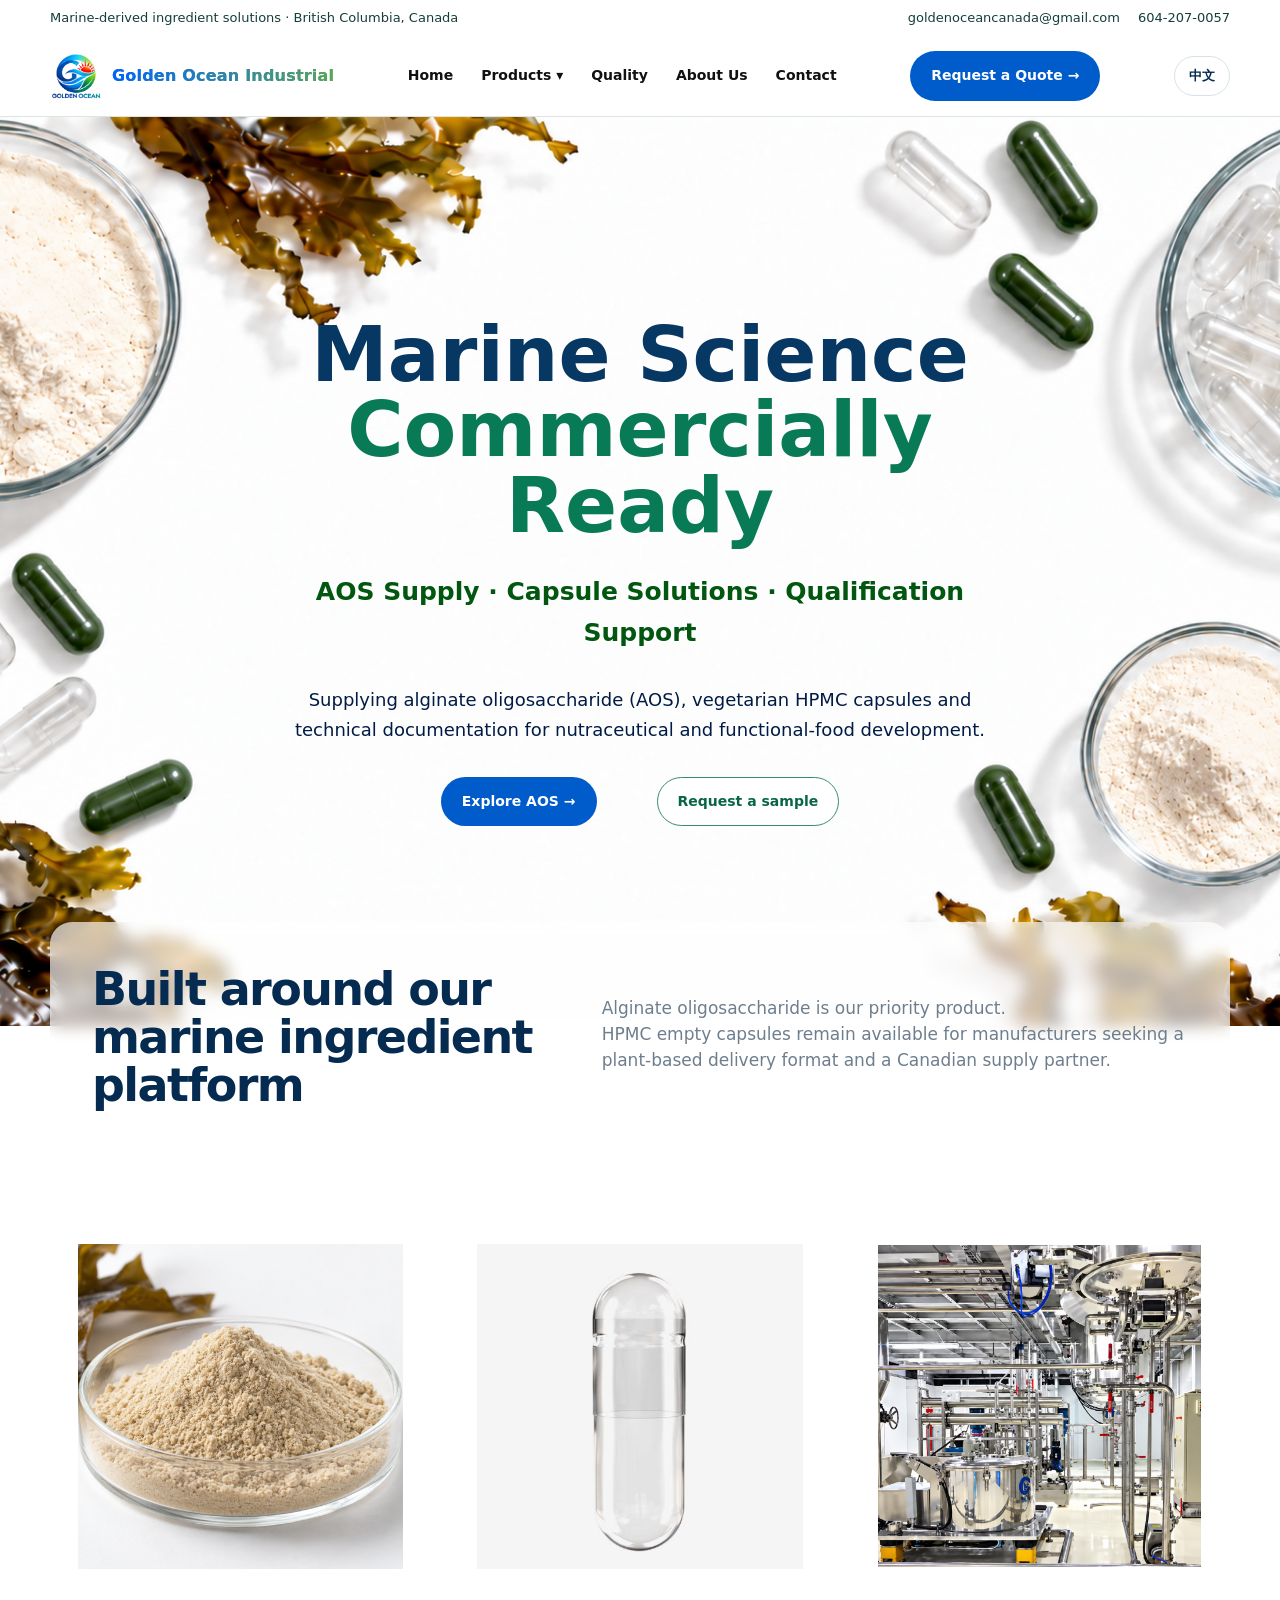
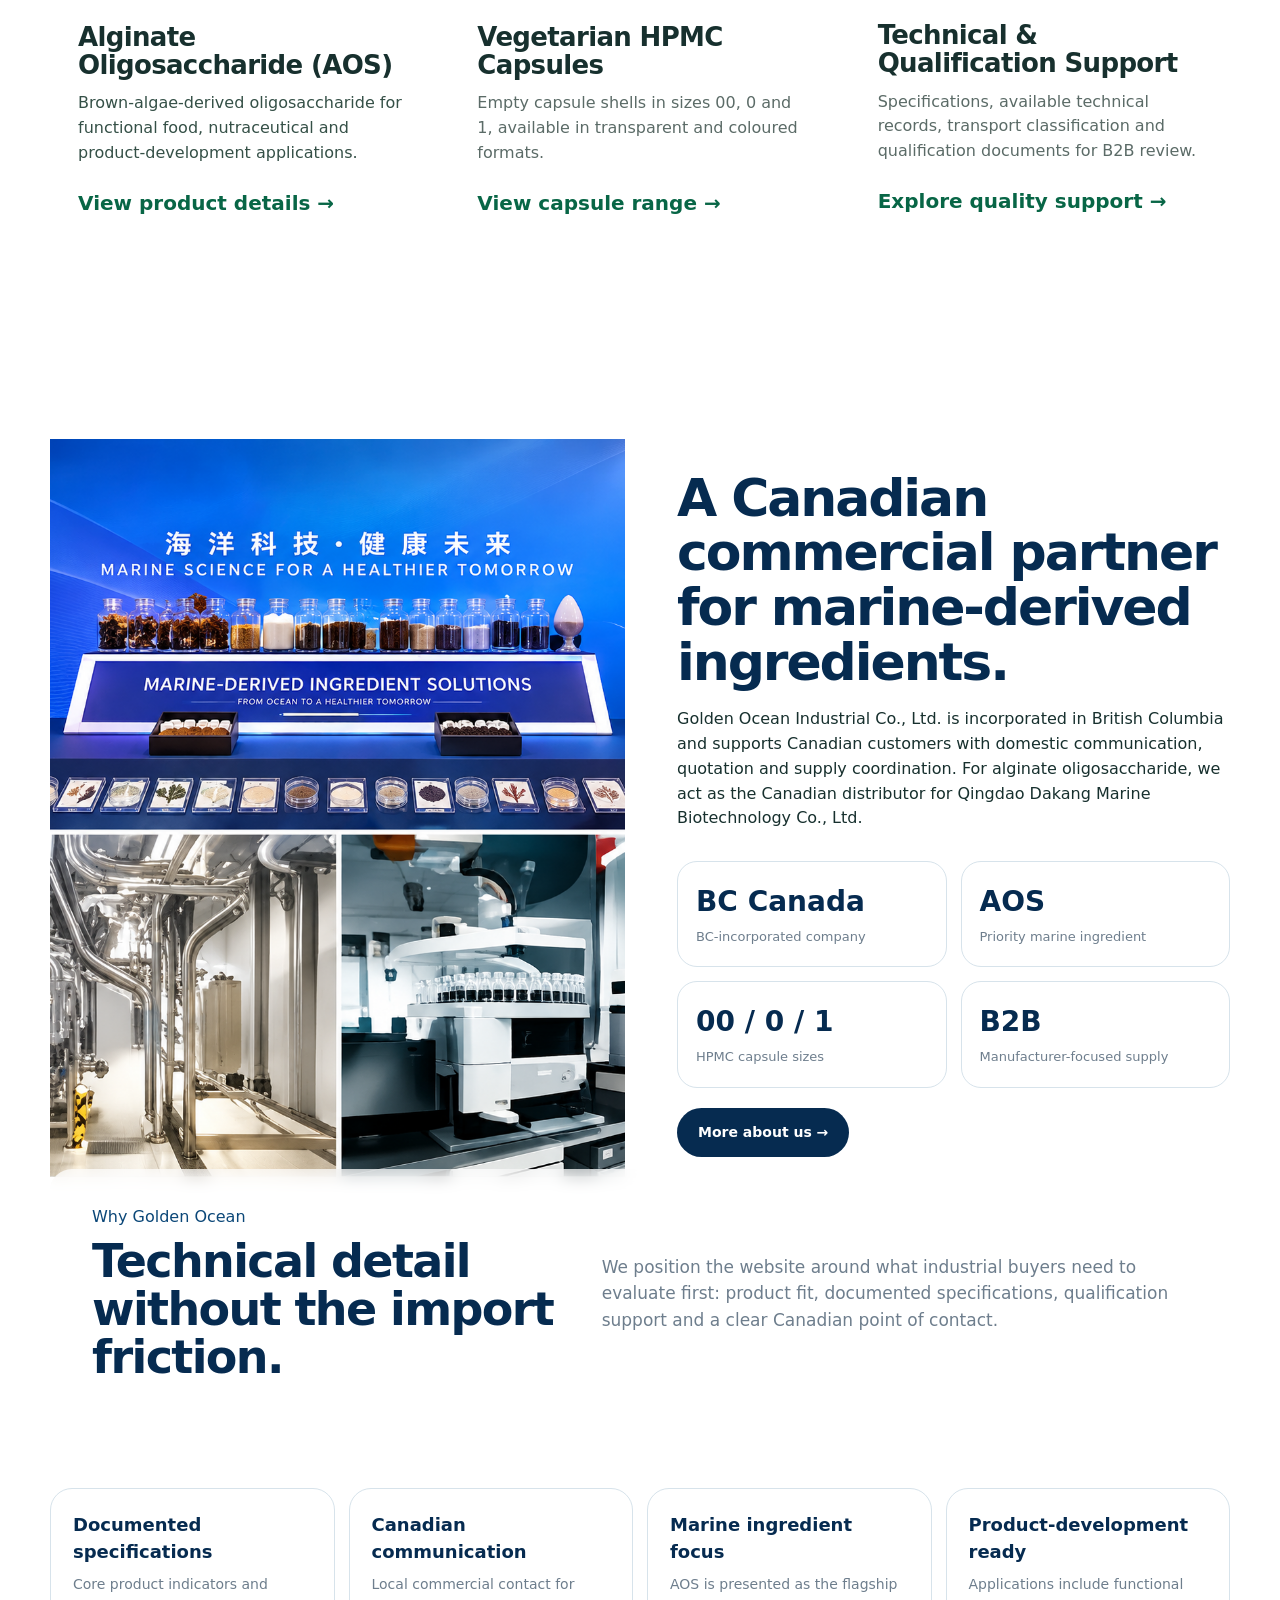
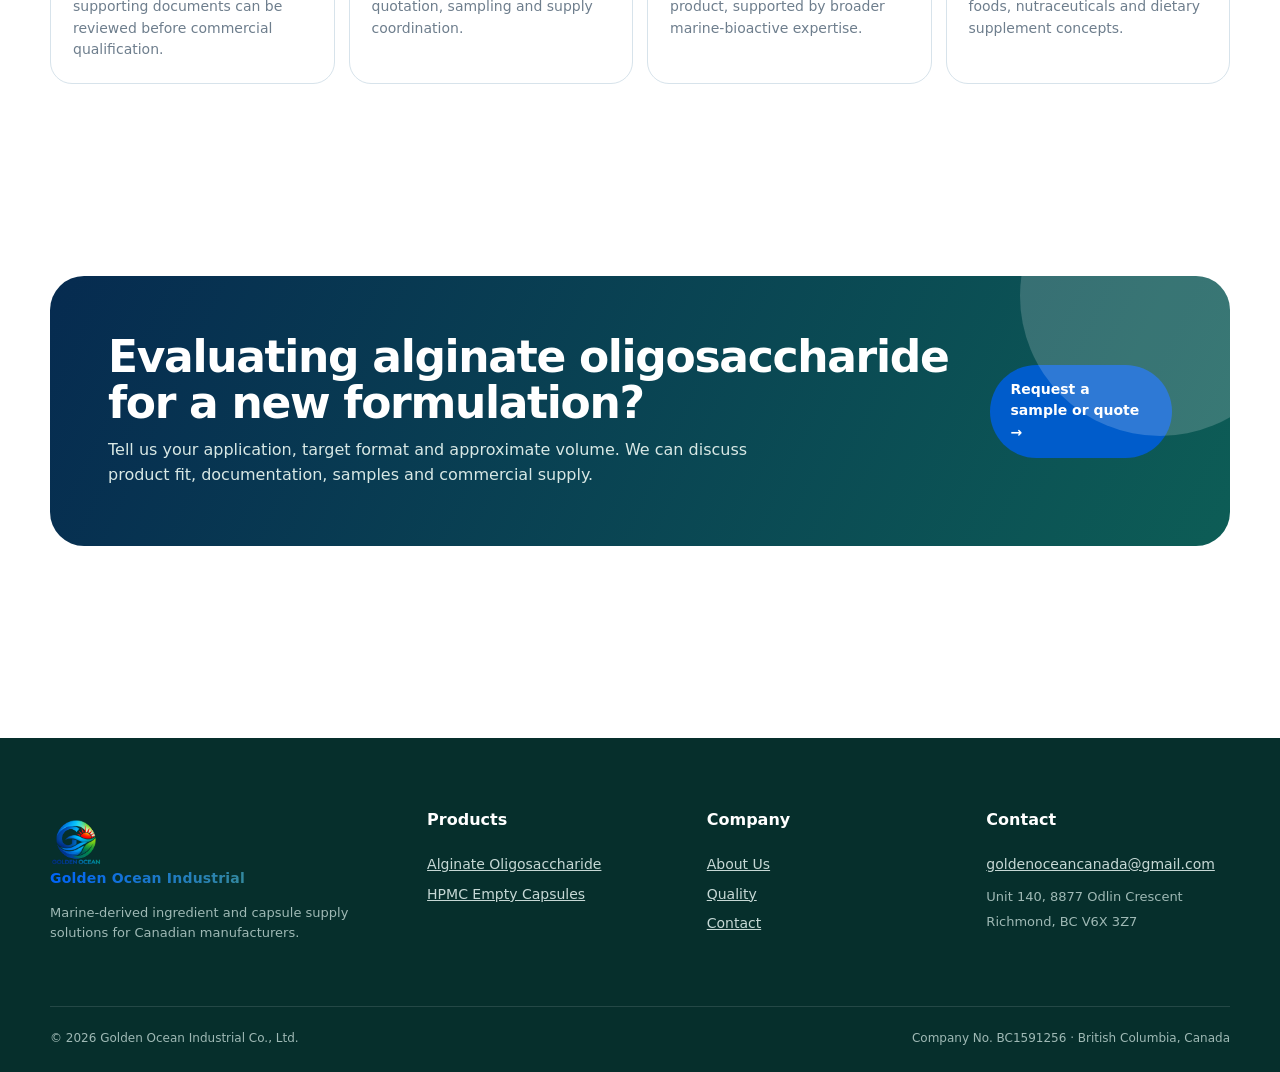
==== commit 556884ae: "、" ====
--- a/index.html
+++ b/index.html
@@ -127,7 +127,7 @@
                             oligosaccharide, we act as the Canadian distributor for Qingdao Dakang Marine Biotechnology
                             Co., Ltd.</p>
                         <div class="statrow">
-                            <div class="stat"><strong>BC</strong><span>Canadian company</span></div>
+                            <div class="stat"><strong>BC Canada</strong><span>BC-incorporated company</span></div>
                             <div class="stat"><strong>AOS</strong><span>Priority marine ingredient</span></div>
                             <div class="stat"><strong>00 / 0 / 1</strong><span>HPMC capsule sizes</span></div>
                             <div class="stat"><strong>B2B</strong><span>Manufacturer-focused supply</span></div>
--- a/assets/css/styles.css
+++ b/assets/css/styles.css
@@ -5,7 +5,6 @@
 
   /* 科技青蓝 */
   --lime: #ffffff;
-  --lime-2: #062B50;
 
   /* 胶囊 / 暖白色 */
   --cream: #ffffff;
@@ -19,15 +18,10 @@
   /* 边框 */
   --line: #D7E3EB;
 
-  /* 辅助蓝 */
-  --blue: #1677C8;
-
   /* 蓝色柔光阴影 */
   --shadow: 0 18px 50px rgba(6, 43, 80, 0.16);
 
   --radius: 26px;
-  --font-weight-regular: 400;
-  --font-weight-medium: 500;
   --font-weight-semibold: 600;
   --font-weight-bold: 700;
   --font-weight-extrabold: 800;
@@ -151,10 +145,24 @@
 }
 
 .navlinks a:hover {
-  color: #0064FA;
-}
-
-.navlinks a:hover {
+  color: var(--ink-2)
+}
+
+.language-toggle {
+  flex: 0 0 auto;
+  border: 1px solid var(--line);
+  border-radius: 999px;
+  padding: 9px 14px;
+  background: white;
+  color: var(--ink);
+  font: inherit;
+  font-size: 13px;
+  font-weight: var(--font-weight-semibold);
+  cursor: pointer;
+}
+
+.language-toggle:hover {
+  border-color: var(--ink-2);
   color: var(--ink-2)
 }
 
@@ -253,19 +261,6 @@
 }
 
 /* 原来左右分栏，现在取消 */
-.hero .container.hero-container {
-  width: min(1400px, calc(100% - 80px));
-  max-width: none;
-  min-height: 680px;
-
-  display: flex;
-  align-items: center;
-  justify-content: center;
-
-  position: relative;
-}
-
-
 /* 文字整体居中 */
 .hero-content {
   position: relative;
@@ -337,40 +332,6 @@
 
 }
 
-/* 按钮区域 */
-.hero-actions {
-  display: flex;
-  justify-content: center;
-  align-items: center;
-  gap: 16px;
-  flex-wrap: wrap;
-  color: #001b45;
-}
-
-
-/* 白色主按钮 */
-.hero .btn-primary {
-  background: rgb(239, 255, 14);
-  color: #083b66;
-  border-color: rgb(255, 255, 255);
-}
-
-
-/* 透明次按钮 */
-.hero .btn-outline {
-  background: rgba(255, 255, 255, 0.08);
-  border: 2px solid white;
-  color: white;
-  backdrop-filter: blur(4px);
-}
-
-
-/* hover */
-.hero .btn-outline:hover {
-  background: rgb(159, 207, 255);
-  color: #083b66;
-}
-
 .section {
   padding: 96px 0
 }
@@ -418,7 +379,7 @@
 
 .grid3 {
   display: grid;
-  grid-template-columns: repeat(3, 1fr);
+  grid-template-columns: repeat(3, minmax(0, 1fr));
   gap: 18px
 }
 
@@ -441,12 +402,6 @@
   border-radius: var(--radius);
   border: 1px solid #e6eeeb;
   border-color: transparent
-}
-
-.card .num {
-  font-size: 13px;
-  font-weight: var(--font-weight-bold);
-  opacity: .55
 }
 
 .card h3 {
@@ -476,21 +431,9 @@
   color: #086646;
 }
 
-.pill {
-  display: inline-flex;
-  padding: 7px 10px;
-  border-radius: 999px;
-  background: #0a585214;
-  color: white;
-  font-size: 11px;
-  font-weight: var(--font-weight-extrabold);
-  text-transform: uppercase;
-  letter-spacing: .08em
-}
-
 .story {
   display: grid;
-  grid-template-columns: 1fr 1fr;
+  grid-template-columns: repeat(2, minmax(0, 1fr));
   gap: 30px;
   align-items: stretch
 }
@@ -551,7 +494,7 @@
 
 .feature-grid {
   display: grid;
-  grid-template-columns: repeat(4, 1fr);
+  grid-template-columns: repeat(4, minmax(0, 1fr));
   gap: 14px
 }
 
@@ -560,18 +503,6 @@
   border-radius: 22px;
   padding: 22px;
   background: white
-}
-
-.icon {
-  width: 44px;
-  height: 44px;
-  border-radius: 14px;
-  background: var(--lime-2);
-  display: grid;
-  place-items: center;
-  color: var(--ink);
-  font-weight: var(--font-weight-extrabold);
-  margin-bottom: 24px
 }
 
 .feature h4 {
@@ -633,7 +564,7 @@
 
 .footer-grid {
   display: grid;
-  grid-template-columns: 1.4fr repeat(3, 1fr);
+  grid-template-columns: minmax(0, 1.4fr) repeat(3, minmax(0, 1fr));
   gap: 36px
 }
 
@@ -665,32 +596,50 @@
   gap: 20px
 }
 
+
 .page-hero {
-  padding: 110px 0 78px;
-  background: linear-gradient(140deg, var(--ink), #0d5b55);
-}
-
+    padding: 110px 0 78px;
+    background-image: url("../img/AOS-HERO.png");
+    background-size: cover;
+    background-position: center;
+    background-repeat: no-repeat;
+}
+
+/* HPMC Capsules Hero Background */
+/* HPMC Capsules Hero Background */
+.page-hero.hpmc-hero {
+    background-image: url("../img/胶囊-HERO.png") !important;
+    background-size: cover;
+    background-position: center;
+    background-repeat: no-repeat;
+}
+.page-hero.quality-hero {
+    background-image: url("../img/heroPage.png") !important;
+    background-size: cover;
+    background-position: center;
+    background-repeat: no-repeat;
+}
 .page-hero h1 {
   font-size: 64px;
   max-width: 900px;
-  color: #0064FA;
+  color: #0c4e13;
 }
 
 .page-hero p {
   font-size: 18px;
   max-width: 760px;
-  color: #d7e7e4
+  color: #000000
 }
 
 .breadcrumb {
   font-size: 13px;
-  color: #b9d0cc;
+  color: #000000;
   margin-bottom: 24px
 }
 
 .two-col {
   display: grid;
-  grid-template-columns: 1fr 1fr;
+  grid-template-columns: repeat(2, minmax(0, 1fr));
   gap: 50px;
   align-items: start
 }
@@ -754,7 +703,7 @@
 
 .downloads {
   display: grid;
-  grid-template-columns: repeat(3, 1fr);
+  grid-template-columns: repeat(3, minmax(0, 1fr));
   gap: 16px
 }
 
@@ -778,7 +727,7 @@
 
 .formgrid {
   display: grid;
-  grid-template-columns: 1fr 1fr;
+  grid-template-columns: repeat(2, minmax(0, 1fr));
   gap: 16px
 }
 
@@ -822,7 +771,15 @@
   color: var(--ink)
 }
 
-@media(max-width:900px) {
+@media(max-width:1024px) {
+  .nav .container {
+    gap: 16px
+  }
+
+  .language-toggle {
+    margin-left: auto
+  }
+
   .navlinks {
     display: none;
     position: absolute;
@@ -833,11 +790,26 @@
     padding: 20px;
     flex-direction: column;
     align-items: flex-start;
-    border-bottom: 1px solid var(--line)
+    border-bottom: 1px solid var(--line);
+    max-height: calc(100vh - 80px);
+    overflow-y: auto
   }
 
   .navlinks.open {
     display: flex
+  }
+
+  .navlinks .drop {
+    width: 100%
+  }
+
+  .navlinks .dropmenu {
+    position: static;
+    display: block;
+    width: 100%;
+    padding: 4px 0 0;
+    border: 0;
+    box-shadow: none
   }
 
   .menu-toggle {
@@ -851,61 +823,53 @@
   .section-title,
   .story,
   .two-col {
-    grid-template-columns: 1fr
-  }
-
-  .hero .container.hero-container {
-    width: min(100% - 40px, 1180px);
-    grid-template-columns: 1fr;
-    min-height: auto;
-    padding: 60px 0 0
+    grid-template-columns: minmax(0, 1fr)
+  }
+
+  .hero {
+    min-height: 0
   }
 
   .hero-content {
-    padding: 20px 0 55px
-  }
-
-  .hero-image {
-    min-height: 480px;
-    margin-left: -20px;
-    margin-right: -20px
-  }
-
-  .hero-image::after {
-    background: linear-gradient(180deg,
-      var(--ink) 0%,
-      rgba(6, 63, 59, .35) 22%,
-      rgba(6, 63, 59, 0) 48%)
+    padding: clamp(100px, 16vw, 160px) 20px
   }
 
   .grid3,
   .feature-grid,
   .downloads {
-    grid-template-columns: 1fr 1fr
+    grid-template-columns: repeat(2, minmax(0, 1fr))
   }
 
   .story-copy {
     padding-left: 0
   }
 
+  .page-hero {
+    padding: clamp(72px, 10vw, 110px) 0 clamp(48px, 7vw, 78px)
+  }
+
+  .page-hero h1 {
+    font-size: clamp(2.5rem, 6vw, 4rem)
+  }
+
   .footer-grid {
-    grid-template-columns: 1fr 1fr
+    grid-template-columns: repeat(2, minmax(0, 1fr))
   }
 
   .cta {
-    padding: 38px;
+    padding: clamp(28px, 5vw, 38px);
     align-items: flex-start;
     flex-direction: column
   }
 
-  .page-hero h1 {
-    font-size: 48px
-  }
-}
-
-@media(max-width:620px) {
+  .footline {
+    flex-wrap: wrap
+  }
+}
+
+@media(max-width:640px) {
   .container {
-    width: min(100% - 24px, 1180px)
+    width: min(1180px, calc(100% - 32px))
   }
 
   .topbar .right {
@@ -921,42 +885,134 @@
     grid-template-columns: 1fr
   }
 
-  .hero .container.hero-container {
-    width: calc(100% - 24px)
-  }
-
   .hero h1 {
-    font-size: 52px
+    font-size: clamp(2.25rem, 9vw, 3.25rem)
+  }
+
+  .hero-content {
+    padding: clamp(88px, 20vw, 128px) 16px
+  }
+
+  .lead1 {
+    font-size: clamp(18px, 4vw, 25px)
   }
 
   .hero .lead {
     font-size: 16px
   }
 
-  .hero-image {
-    min-height: 360px;
-    margin-left: -12px;
-    margin-right: -12px
-  }
-
-  .hero-image img {
-    object-position: 58% center
-  }
-
   .section {
-    padding: 72px 0
+    padding: 64px 0
+  }
+
+  .section-title {
+    padding: 28px 24px;
+    margin-top: 0;
+    margin-bottom: 40px
+  }
+
+  .card {
+    padding: 22px
+  }
+
+  .card h3 {
+    margin-top: 32px
+  }
+
+  .story-visual {
+    min-height: 360px
   }
 
   .story-copy h2,
-  .section-title h2 {
-    font-size: 40px
+  .section-title h2,
+  .prose h2 {
+    font-size: clamp(2rem, 7vw, 2.5rem)
+  }
+
+  .page-hero {
+    padding: 64px 0 48px
+  }
+
+  .page-hero h1 {
+    font-size: clamp(2rem, 8vw, 3rem)
+  }
+
+  .page-hero p {
+    font-size: 16px
+  }
+
+  .two-col {
+    gap: 32px
+  }
+
+  .spec-table th,
+  .spec-table td {
+    padding: 10px 8px;
+    font-size: 13px;
+    overflow-wrap: anywhere
+  }
+
+  .actions {
+    gap: 12px;
+    flex-wrap: wrap
+  }
+
+  .cta {
+    padding: 28px 22px;
+    border-radius: 24px
   }
 
   .cta h2 {
-    font-size: 36px
+    font-size: clamp(1.75rem, 7vw, 2.25rem)
   }
 
   .footline {
     flex-direction: column
   }
 }
+
+@media(max-width:420px) {
+  .container {
+    width: min(1180px, calc(100% - 28px))
+  }
+
+  .nav .container {
+    gap: 10px
+  }
+
+  .brand {
+    gap: 6px;
+    font-size: 14px
+  }
+
+  .brand img {
+    width: 44px;
+    height: 44px
+  }
+
+  .menu-toggle {
+    padding: 6px;
+    font-size: 24px
+  }
+
+  .grid3,
+  .feature-grid,
+  .downloads,
+  .formgrid,
+  .statrow,
+  .footer-grid {
+    grid-template-columns: minmax(0, 1fr)
+  }
+
+  .section-title {
+    padding: 24px 18px
+  }
+
+  .story-visual {
+    min-height: 280px
+  }
+
+  .notice {
+    padding: 16px
+  }
+}
